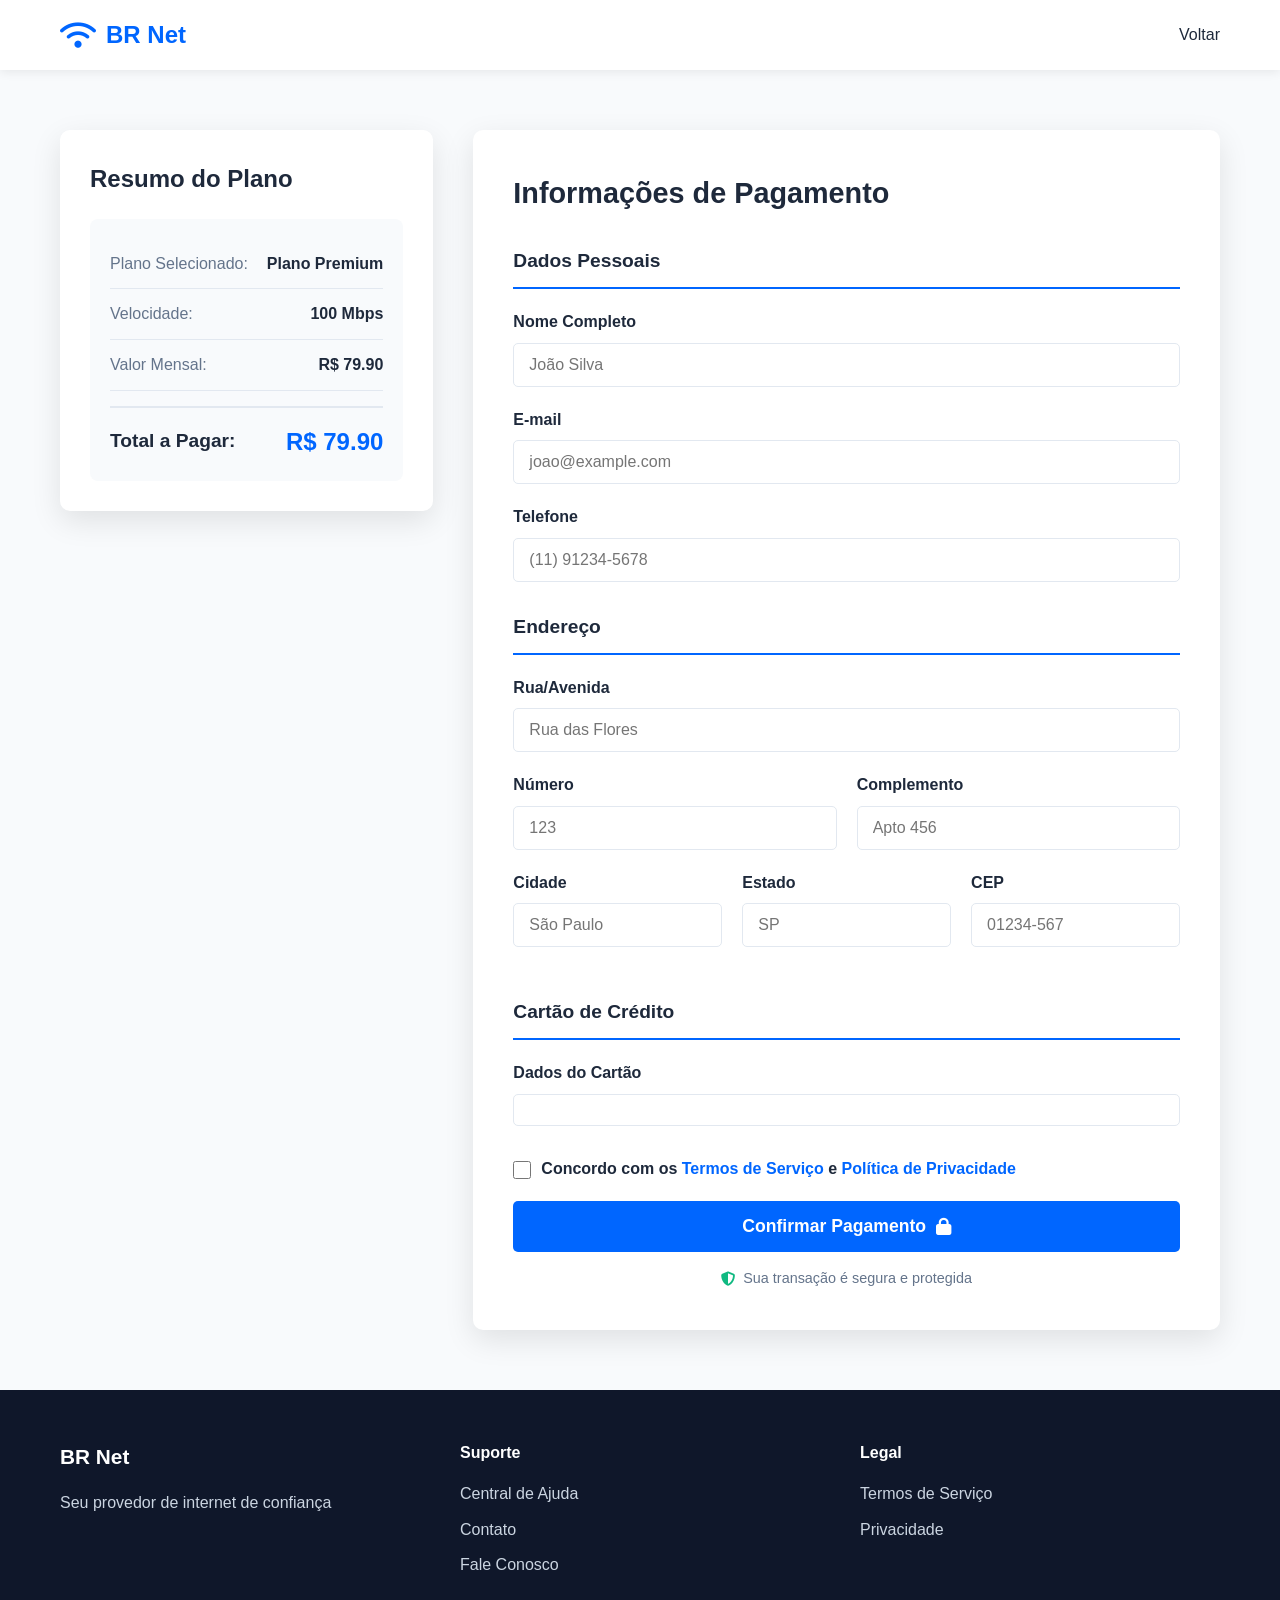
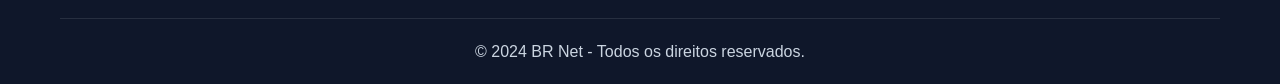
==== checkout.html @ d0380673 "Initial commit: Complete BR Net website with index, checkout and styling" ====
<!DOCTYPE html>
<html lang="pt-BR">
<head>
    <meta charset="UTF-8">
    <meta name="viewport" content="width=device-width, initial-scale=1.0">
    <title>Checkout - BR Net</title>
    <link rel="stylesheet" type="text/css" href="style.css">
    <link rel="stylesheet" href="https://cdnjs.cloudflare.com/ajax/libs/font-awesome/6.4.0/css/all.min.css">
    <script src="https://js.stripe.com/v3/"></script>
</head>
<body>
    <!-- Header -->
    <header class="header">
        <nav class="navbar">
            <div class="nav-container">
                <a href="index.html" class="logo">
                    <i class="fas fa-wifi"></i>
                    <span>BR Net</span>
                </a>
                <ul class="nav-menu">
                    <li><a href="index.html" class="nav-link">Voltar</a></li>
                </ul>
            </div>
        </nav>
    </header>

    <!-- Checkout Section -->
    <section class="checkout-section">
        <div class="container">
            <div class="checkout-wrapper">
                <!-- Plan Summary -->
                <div class="plan-summary">
                    <h2>Resumo do Plano</h2>
                    <div class="summary-card">
                        <div class="summary-item">
                            <span class="label">Plano Selecionado:</span>
                            <span class="value" id="plan-name">Plano Premium</span>
                        </div>
                        <div class="summary-item">
                            <span class="label">Velocidade:</span>
                            <span class="value" id="plan-speed">100 Mbps</span>
                        </div>
                        <div class="summary-item">
                            <span class="label">Valor Mensal:</span>
                            <span class="value" id="plan-price">R$ 79,90</span>
                        </div>
                        <div class="summary-divider"></div>
                        <div class="summary-total">
                            <span class="label">Total a Pagar:</span>
                            <span class="total-value" id="total-price">R$ 79,90</span>
                        </div>
                    </div>
                </div>

                <!-- Payment Form -->
                <div class="payment-form-container">
                    <h2>Informações de Pagamento</h2>
                    <form id="payment-form">
                        <!-- Personal Info -->
                        <div class="form-section">
                            <h3>Dados Pessoais</h3>
                            <div class="form-group">
                                <label for="name">Nome Completo</label>
                                <input type="text" id="name" name="name" required placeholder="João Silva">
                            </div>
                            <div class="form-group">
                                <label for="email">E-mail</label>
                                <input type="email" id="email" name="email" required placeholder="joao@example.com">
                            </div>
                            <div class="form-group">
                                <label for="phone">Telefone</label>
                                <input type="tel" id="phone" name="phone" required placeholder="(11) 91234-5678">
                            </div>
                        </div>

                        <!-- Address Info -->
                        <div class="form-section">
                            <h3>Endereço</h3>
                            <div class="form-group">
                                <label for="address">Rua/Avenida</label>
                                <input type="text" id="address" name="address" required placeholder="Rua das Flores">
                            </div>
                            <div class="form-row">
                                <div class="form-group">
                                    <label for="number">Número</label>
                                    <input type="text" id="number" name="number" required placeholder="123">
                                </div>
                                <div class="form-group">
                                    <label for="complement">Complemento</label>
                                    <input type="text" id="complement" name="complement" placeholder="Apto 456">
                                </div>
                            </div>
                            <div class="form-row">
                                <div class="form-group">
                                    <label for="city">Cidade</label>
                                    <input type="text" id="city" name="city" required placeholder="São Paulo">
                                </div>
                                <div class="form-group">
                                    <label for="state">Estado</label>
                                    <input type="text" id="state" name="state" required placeholder="SP">
                                </div>
                                <div class="form-group">
                                    <label for="cep">CEP</label>
                                    <input type="text" id="cep" name="cep" required placeholder="01234-567">
                                </div>
                            </div>
                        </div>

                        <!-- Card Info -->
                        <div class="form-section">
                            <h3>Cartão de Crédito</h3>
                            <div class="form-group">
                                <label for="card-element">Dados do Cartão</label>
                                <div id="card-element" class="stripe-element"></div>
                                <div id="card-errors" class="error-message" role="alert"></div>
                            </div>
                        </div>

                        <!-- Terms -->
                        <div class="form-group checkbox">
                            <input type="checkbox" id="terms" name="terms" required>
                            <label for="terms">Concordo com os <a href="#">Termos de Serviço</a> e <a href="#">Política de Privacidade</a></label>
                        </div>

                        <!-- Submit Button -->
                        <button type="submit" id="submit-button" class="submit-btn">
                            <span id="button-text">Confirmar Pagamento</span>
                            <i class="fas fa-lock"></i>
                        </button>
                        <p class="security-note"><i class="fas fa-shield-alt"></i> Sua transação é segura e protegida</p>
                    </form>
                </div>
            </div>
        </div>
    </section>

    <!-- Footer -->
    <footer class="footer">
        <div class="container">
            <div class="footer-content">
                <div class="footer-section">
                    <h3>BR Net</h3>
                    <p>Seu provedor de internet de confiança</p>
                </div>
                <div class="footer-section">
                    <h4>Suporte</h4>
                    <ul>
                        <li><a href="#">Central de Ajuda</a></li>
                        <li><a href="#">Contato</a></li>
                        <li><a href="#">Fale Conosco</a></li>
                    </ul>
                </div>
                <div class="footer-section">
                    <h4>Legal</h4>
                    <ul>
                        <li><a href="#">Termos de Serviço</a></li>
                        <li><a href="#">Privacidade</a></li>
                    </ul>
                </div>
            </div>
            <div class="footer-bottom">
                <p>&copy; 2024 BR Net - Todos os direitos reservados.</p>
            </div>
        </div>
    </footer>

    <script>
        // Get plan from URL parameter
        const urlParams = new URLSearchParams(window.location.search);
        const planParam = urlParams.get('plan') || 'premium';

        const plans = {
            basic: { name: 'Plano Básico', speed: '25 Mbps', price: 49.90 },
            premium: { name: 'Plano Premium', speed: '100 Mbps', price: 79.90 },
            ultra: { name: 'Plano Ultra', speed: '250 Mbps', price: 99.90 }
        };

        const selectedPlan = plans[planParam] || plans.premium;
        
        document.getElementById('plan-name').textContent = selectedPlan.name;
        document.getElementById('plan-speed').textContent = selectedPlan.speed;
        document.getElementById('plan-price').textContent = `R$ ${selectedPlan.price.toFixed(2)}`;
        document.getElementById('total-price').textContent = `R$ ${selectedPlan.price.toFixed(2)}`;

        // Initialize Stripe
        const stripe = Stripe('pk_test_51234567890abcdefghijklmnopqrstuvwxyz'); // Replace with your key
        const elements = stripe.elements();
        const cardElement = elements.create('card', {
            style: {
                base: {
                    fontSize: '16px',
                    color: '#424770',
                    '::placeholder': {
                        color: '#9CA3AF',
                    },
                },
                invalid: {
                    color: '#EF4444',
                },
            }
        });
        cardElement.mount('#card-element');

        // Handle card errors
        cardElement.on('change', function(event) {
            const displayError = document.getElementById('card-errors');
            if (event.error) {
                displayError.textContent = event.error.message;
            } else {
                displayError.textContent = '';
            }
        });

        // Handle form submission
        const form = document.getElementById('payment-form');
        form.addEventListener('submit', async function(event) {
            event.preventDefault();
            
            const submitButton = document.getElementById('submit-button');
            const buttonText = document.getElementById('button-text');
            
            submitButton.disabled = true;
            buttonText.textContent = 'Processando...';

            // Create token
            const {token} = await stripe.createToken(cardElement, {
                name: document.getElementById('name').value,
                address_line1: document.getElementById('address').value,
                address_city: document.getElementById('city').value,
                address_state: document.getElementById('state').value,
                address_zip: document.getElementById('cep').value,
            });

            if (token) {
                // Here you would send the token to your backend for processing
                console.log('Token created:', token.id);
                alert('Pagamento simulado com sucesso! Obrigado por escolher BR Net.');
                // In production, send token to your server for processing
                form.reset();
                submitButton.disabled = false;
                buttonText.textContent = 'Confirmar Pagamento';
            } else {
                document.getElementById('card-errors').textContent = 'Erro ao processar o pagamento';
                submitButton.disabled = false;
                buttonText.textContent = 'Confirmar Pagamento';
            }
        });
    </script>
</body>
</html>
---- style.css ----
/* ==================== VARIABLES ==================== */
:root {
    --primary-color: #0066ff;
    --primary-dark: #0052cc;
    --secondary-color: #ff6b35;
    --success-color: #10b981;
    --danger-color: #ef4444;
    --warning-color: #f59e0b;
    --dark-bg: #0f172a;
    --light-bg: #f8fafc;
    --text-dark: #1e293b;
    --text-light: #64748b;
    --border-color: #e2e8f0;
    --shadow: 0 10px 30px rgba(0, 0, 0, 0.1);
    --shadow-lg: 0 20px 40px rgba(0, 0, 0, 0.15);
}

/* ==================== RESET & BASE ==================== */
* {
    margin: 0;
    padding: 0;
    box-sizing: border-box;
}

html {
    scroll-behavior: smooth;
}

body {
    font-family: 'Segoe UI', Tahoma, Geneva, Verdana, sans-serif;
    color: var(--text-dark);
    line-height: 1.6;
    overflow-x: hidden;
}

.container {
    max-width: 1200px;
    margin: 0 auto;
    padding: 0 20px;
}

/* ==================== HEADER & NAVIGATION ==================== */
.header {
    background: white;
    box-shadow: 0 2px 10px rgba(0, 0, 0, 0.08);
    position: sticky;
    top: 0;
    z-index: 1000;
}

.navbar {
    padding: 1rem 0;
}

.nav-container {
    max-width: 1200px;
    margin: 0 auto;
    padding: 0 20px;
    display: flex;
    justify-content: space-between;
    align-items: center;
}

.logo {
    display: flex;
    align-items: center;
    gap: 10px;
    font-size: 1.5rem;
    font-weight: bold;
    color: var(--primary-color);
    text-decoration: none;
    transition: transform 0.3s ease;
}

.logo:hover {
    transform: scale(1.05);
}

.logo i {
    font-size: 1.8rem;
}

.nav-menu {
    display: flex;
    list-style: none;
    gap: 2rem;
    align-items: center;
}

.nav-link {
    text-decoration: none;
    color: var(--text-dark);
    font-weight: 500;
    transition: color 0.3s ease;
    position: relative;
}

.nav-link:hover {
    color: var(--primary-color);
}

.nav-link.cta {
    background: var(--primary-color);
    color: white;
    padding: 0.5rem 1.5rem;
    border-radius: 5px;
    transition: background 0.3s ease;
}

.nav-link.cta:hover {
    background: var(--primary-dark);
    color: white;
}

/* ==================== HERO SECTION ==================== */
.hero {
    background: linear-gradient(135deg, #667eea 0%, #764ba2 100%);
    color: white;
    padding: 80px 20px;
    display: flex;
    align-items: center;
    justify-content: center;
    gap: 60px;
    min-height: 600px;
}

.hero-content {
    flex: 1;
    animation: slideInLeft 0.8s ease;
}

.hero h1 {
    font-size: 3.5rem;
    margin-bottom: 1rem;
    line-height: 1.2;
}

.hero p {
    font-size: 1.2rem;
    margin-bottom: 2rem;
    opacity: 0.95;
}

.cta-button {
    display: inline-block;
    background: var(--secondary-color);
    color: white;
    padding: 15px 40px;
    border-radius: 50px;
    text-decoration: none;
    font-weight: bold;
    transition: transform 0.3s ease, box-shadow 0.3s ease;
    box-shadow: 0 5px 20px rgba(255, 107, 53, 0.3);
}

.cta-button:hover {
    transform: translateY(-3px);
    box-shadow: 0 8px 25px rgba(255, 107, 53, 0.4);
}

.hero-image {
    flex: 1;
    display: flex;
    justify-content: center;
    align-items: center;
    font-size: 15rem;
    opacity: 0.2;
    animation: float 3s ease-in-out infinite;
}

@keyframes slideInLeft {
    from {
        opacity: 0;
        transform: translateX(-50px);
    }
    to {
        opacity: 1;
        transform: translateX(0);
    }
}

@keyframes float {
    0%, 100% { transform: translateY(0px); }
    50% { transform: translateY(20px); }
}

/* ==================== PLANOS SECTION ==================== */
.planos {
    padding: 80px 20px;
    background: var(--light-bg);
}

.planos h2,
.sobre h2,
.contato h2 {
    font-size: 2.5rem;
    text-align: center;
    margin-bottom: 0.5rem;
    color: var(--text-dark);
}

.section-subtitle {
    text-align: center;
    color: var(--text-light);
    font-size: 1.1rem;
    margin-bottom: 3rem;
}

.planos-grid {
    display: grid;
    grid-template-columns: repeat(auto-fit, minmax(300px, 1fr));
    gap: 30px;
    margin-bottom: 40px;
}

.plano-card {
    background: white;
    border-radius: 10px;
    padding: 30px;
    box-shadow: var(--shadow);
    transition: transform 0.3s ease, box-shadow 0.3s ease;
    position: relative;
    display: flex;
    flex-direction: column;
    height: 100%;
}

.plano-card:hover {
    transform: translateY(-10px);
    box-shadow: var(--shadow-lg);
}

.plano-card.destaque {
    border: 2px solid var(--primary-color);
    transform: scale(1.05);
}

.badge {
    position: absolute;
    top: -15px;
    left: 20px;
    background: var(--secondary-color);
    color: white;
    padding: 5px 15px;
    border-radius: 20px;
    font-size: 0.85rem;
    font-weight: bold;
}

.plano-header {
    display: flex;
    align-items: center;
    gap: 15px;
    margin-bottom: 20px;
}

.plano-header i {
    font-size: 2rem;
    color: var(--primary-color);
}

.plano-header h3 {
    font-size: 1.5rem;
    color: var(--text-dark);
}

.plano-body {
    flex: 1;
    margin-bottom: 20px;
}

.velocidade {
    font-size: 1.8rem;
    font-weight: bold;
    color: var(--primary-color);
    margin-bottom: 10px;
}

.preco {
    font-size: 2.2rem;
    font-weight: bold;
    color: var(--text-dark);
    margin-bottom: 20px;
}

.preco span {
    font-size: 1rem;
    color: var(--text-light);
    font-weight: normal;
}

.features {
    list-style: none;
    margin-bottom: 20px;
}

.features li {
    padding: 10px 0;
    color: var(--text-light);
    display: flex;
    align-items: center;
    gap: 10px;
    border-bottom: 1px solid var(--border-color);
}

.features li:last-child {
    border-bottom: none;
}

.features i {
    color: var(--success-color);
    font-weight: bold;
}

.plano-button {
    display: block;
    background: var(--primary-color);
    color: white;
    text-align: center;
    padding: 12px 30px;
    border: none;
    border-radius: 5px;
    text-decoration: none;
    font-weight: bold;
    cursor: pointer;
    transition: background 0.3s ease;
    width: 100%;
}

.plano-button:hover {
    background: var(--primary-dark);
}

/* ==================== SOBRE SECTION ==================== */
.sobre {
    padding: 80px 20px;
    background: white;
}

.sobre-content {
    display: grid;
    grid-template-columns: 1fr 1fr;
    gap: 60px;
    align-items: center;
}

.sobre-text h2 {
    text-align: left;
    margin-bottom: 1.5rem;
}

.sobre-text p {
    color: var(--text-light);
    margin-bottom: 1.5rem;
    line-height: 1.8;
}

.about-stats {
    display: grid;
    grid-template-columns: repeat(3, 1fr);
    gap: 20px;
    margin-top: 2rem;
}

.stat {
    text-align: center;
    padding: 20px;
    background: var(--light-bg);
    border-radius: 10px;
}

.stat-number {
    font-size: 2rem;
    font-weight: bold;
    color: var(--primary-color);
    display: block;
}

.stat-label {
    color: var(--text-light);
    margin-top: 5px;
    display: block;
}

.sobre-image {
    display: flex;
    justify-content: center;
    align-items: center;
    font-size: 12rem;
    color: var(--light-bg);
    background: linear-gradient(135deg, #667eea 0%, #764ba2 100%);
    border-radius: 20px;
    padding: 40px;
}

/* ==================== CONTATO SECTION ==================== */
.contato {
    padding: 80px 20px;
    background: var(--light-bg);
}

.contato-grid {
    display: grid;
    grid-template-columns: repeat(auto-fit, minmax(250px, 1fr));
    gap: 30px;
    margin-top: 3rem;
}

.contato-card {
    background: white;
    padding: 30px;
    border-radius: 10px;
    text-align: center;
    box-shadow: var(--shadow);
    transition: transform 0.3s ease;
}

.contato-card:hover {
    transform: translateY(-5px);
}

.contato-card i {
    font-size: 2.5rem;
    color: var(--primary-color);
    margin-bottom: 15px;
}

.contato-card h3 {
    margin-bottom: 10px;
    color: var(--text-dark);
}

.contato-card p {
    color: var(--text-light);
}

.contato-card a {
    color: var(--primary-color);
    text-decoration: none;
    font-weight: bold;
    transition: color 0.3s ease;
}

.contato-card a:hover {
    color: var(--primary-dark);
}

/* ==================== WHATSAPP FLOAT BUTTON ==================== */
.whatsapp-float {
    position: fixed;
    bottom: 30px;
    right: 30px;
    z-index: 999;
}

.whatsapp-float a {
    display: flex;
    align-items: center;
    justify-content: center;
    width: 60px;
    height: 60px;
    background: #25d366;
    color: white;
    border-radius: 50%;
    text-decoration: none;
    font-size: 1.8rem;
    box-shadow: 0 5px 20px rgba(37, 211, 102, 0.3);
    transition: transform 0.3s ease, box-shadow 0.3s ease;
}

.whatsapp-float a:hover {
    transform: scale(1.1);
    box-shadow: 0 8px 25px rgba(37, 211, 102, 0.4);
}

/* ==================== FOOTER ==================== */
.footer {
    background: var(--dark-bg);
    color: white;
    padding: 50px 20px 20px;
}

.footer-content {
    display: grid;
    grid-template-columns: repeat(auto-fit, minmax(250px, 1fr));
    gap: 40px;
    margin-bottom: 30px;
}

.footer-section h3 {
    font-size: 1.3rem;
    margin-bottom: 15px;
}

.footer-section h4 {
    font-size: 1rem;
    margin-bottom: 15px;
}

.footer-section p {
    color: #cbd5e1;
    line-height: 1.8;
}

.footer-section ul {
    list-style: none;
}

.footer-section ul li {
    margin-bottom: 10px;
}

.footer-section a {
    color: #cbd5e1;
    text-decoration: none;
    transition: color 0.3s ease;
}

.footer-section a:hover {
    color: var(--primary-color);
}

.social-links {
    display: flex;
    gap: 15px;
}

.social-links a {
    display: flex;
    align-items: center;
    justify-content: center;
    width: 40px;
    height: 40px;
    background: rgba(255, 255, 255, 0.1);
    border-radius: 50%;
    transition: background 0.3s ease;
}

.social-links a:hover {
    background: var(--primary-color);
}

.footer-bottom {
    text-align: center;
    padding-top: 20px;
    border-top: 1px solid rgba(255, 255, 255, 0.1);
    color: #cbd5e1;
}

/* ==================== CHECKOUT PAGE ==================== */
.checkout-section {
    padding: 60px 20px;
    background: var(--light-bg);
    min-height: 100vh;
}

.checkout-wrapper {
    display: grid;
    grid-template-columns: 1fr 2fr;
    gap: 40px;
}

.plan-summary {
    background: white;
    padding: 30px;
    border-radius: 10px;
    box-shadow: var(--shadow);
    height: fit-content;
    position: sticky;
    top: 100px;
}

.plan-summary h2 {
    font-size: 1.5rem;
    margin-bottom: 20px;
    color: var(--text-dark);
}

.summary-card {
    background: var(--light-bg);
    padding: 20px;
    border-radius: 8px;
}

.summary-item {
    display: flex;
    justify-content: space-between;
    align-items: center;
    padding: 12px 0;
    border-bottom: 1px solid var(--border-color);
}

.summary-item:last-of-type {
    border-bottom: none;
}

.summary-item .label {
    color: var(--text-light);
    font-weight: 500;
}

.summary-item .value {
    font-weight: bold;
    color: var(--text-dark);
}

.summary-divider {
    height: 2px;
    background: var(--border-color);
    margin: 15px 0;
}

.summary-total {
    display: flex;
    justify-content: space-between;
    align-items: center;
    font-size: 1.2rem;
    margin-top: 15px;
}

.summary-total .label {
    color: var(--text-dark);
    font-weight: bold;
}

.total-value {
    font-size: 1.5rem;
    color: var(--primary-color);
    font-weight: bold;
}

/* ==================== PAYMENT FORM ==================== */
.payment-form-container {
    background: white;
    padding: 40px;
    border-radius: 10px;
    box-shadow: var(--shadow);
}

.payment-form-container h2 {
    font-size: 1.8rem;
    margin-bottom: 30px;
    color: var(--text-dark);
}

.form-section {
    margin-bottom: 30px;
}

.form-section h3 {
    font-size: 1.2rem;
    margin-bottom: 20px;
    color: var(--text-dark);
    padding-bottom: 10px;
    border-bottom: 2px solid var(--primary-color);
}

.form-group {
    margin-bottom: 20px;
}

.form-group label {
    display: block;
    margin-bottom: 8px;
    font-weight: 600;
    color: var(--text-dark);
}

.form-group input[type="text"],
.form-group input[type="email"],
.form-group input[type="tel"],
.form-group input[type="number"] {
    width: 100%;
    padding: 12px 15px;
    border: 1px solid var(--border-color);
    border-radius: 5px;
    font-size: 1rem;
    transition: border-color 0.3s ease;
}

.form-group input[type="text"]:focus,
.form-group input[type="email"]:focus,
.form-group input[type="tel"]:focus,
.form-group input[type="number"]:focus {
    outline: none;
    border-color: var(--primary-color);
    box-shadow: 0 0 0 3px rgba(0, 102, 255, 0.1);
}

.form-row {
    display: grid;
    grid-template-columns: repeat(auto-fit, minmax(150px, 1fr));
    gap: 20px;
}

.stripe-element {
    border: 1px solid var(--border-color);
    border-radius: 5px;
    padding: 15px;
    background: white;
    transition: border-color 0.3s ease;
}

.error-message {
    color: var(--danger-color);
    font-size: 0.9rem;
    margin-top: 8px;
    display: none;
}

.error-message:not(:empty) {
    display: block;
}

.form-group.checkbox {
    display: flex;
    align-items: flex-start;
    gap: 10px;
}

.form-group.checkbox input[type="checkbox"] {
    margin-top: 5px;
    cursor: pointer;
    width: 18px;
    height: 18px;
}

.form-group.checkbox label {
    margin-bottom: 0;
    cursor: pointer;
    flex: 1;
}

.form-group.checkbox a {
    color: var(--primary-color);
    text-decoration: none;
}

.form-group.checkbox a:hover {
    text-decoration: underline;
}

.submit-btn {
    width: 100%;
    padding: 15px;
    background: var(--primary-color);
    color: white;
    border: none;
    border-radius: 5px;
    font-size: 1.1rem;
    font-weight: bold;
    cursor: pointer;
    transition: background 0.3s ease;
    display: flex;
    align-items: center;
    justify-content: center;
    gap: 10px;
}

.submit-btn:hover:not(:disabled) {
    background: var(--primary-dark);
}

.submit-btn:disabled {
    opacity: 0.7;
    cursor: not-allowed;
}

.security-note {
    text-align: center;
    color: var(--text-light);
    margin-top: 15px;
    font-size: 0.9rem;
    display: flex;
    align-items: center;
    justify-content: center;
    gap: 8px;
}

.security-note i {
    color: var(--success-color);
}

/* ==================== RESPONSIVE ==================== */
@media (max-width: 768px) {
    .hero {
        flex-direction: column;
        padding: 60px 20px;
        min-height: auto;
    }

    .hero h1 {
        font-size: 2rem;
    }

    .hero p {
        font-size: 1rem;
    }

    .hero-image {
        font-size: 8rem;
    }

    .nav-menu {
        gap: 1rem;
    }

    .plano-card.destaque {
        transform: scale(1);
    }

    .sobre-content {
        grid-template-columns: 1fr;
        gap: 40px;
    }

    .about-stats {
        grid-template-columns: 1fr;
    }

    .checkout-wrapper {
        grid-template-columns: 1fr;
    }

    .plan-summary {
        position: relative;
        top: auto;
    }

    .form-row {
        grid-template-columns: 1fr;
    }

    .planos h2,
    .sobre h2,
    .contato h2 {
        font-size: 2rem;
    }

    .whatsapp-float {
        bottom: 20px;
        right: 20px;
    }

    .whatsapp-float a {
        width: 50px;
        height: 50px;
        font-size: 1.5rem;
    }
}

@media (max-width: 480px) {
    .hero h1 {
        font-size: 1.5rem;
    }

    .hero p {
        font-size: 0.9rem;
    }

    .nav-menu {
        flex-direction: column;
        gap: 0.5rem;
    }

    .planos-grid {
        grid-template-columns: 1fr;
    }

    .payment-form-container {
        padding: 20px;
    }

    .planos h2,
    .sobre h2,
    .contato h2 {
        font-size: 1.5rem;
    }
}
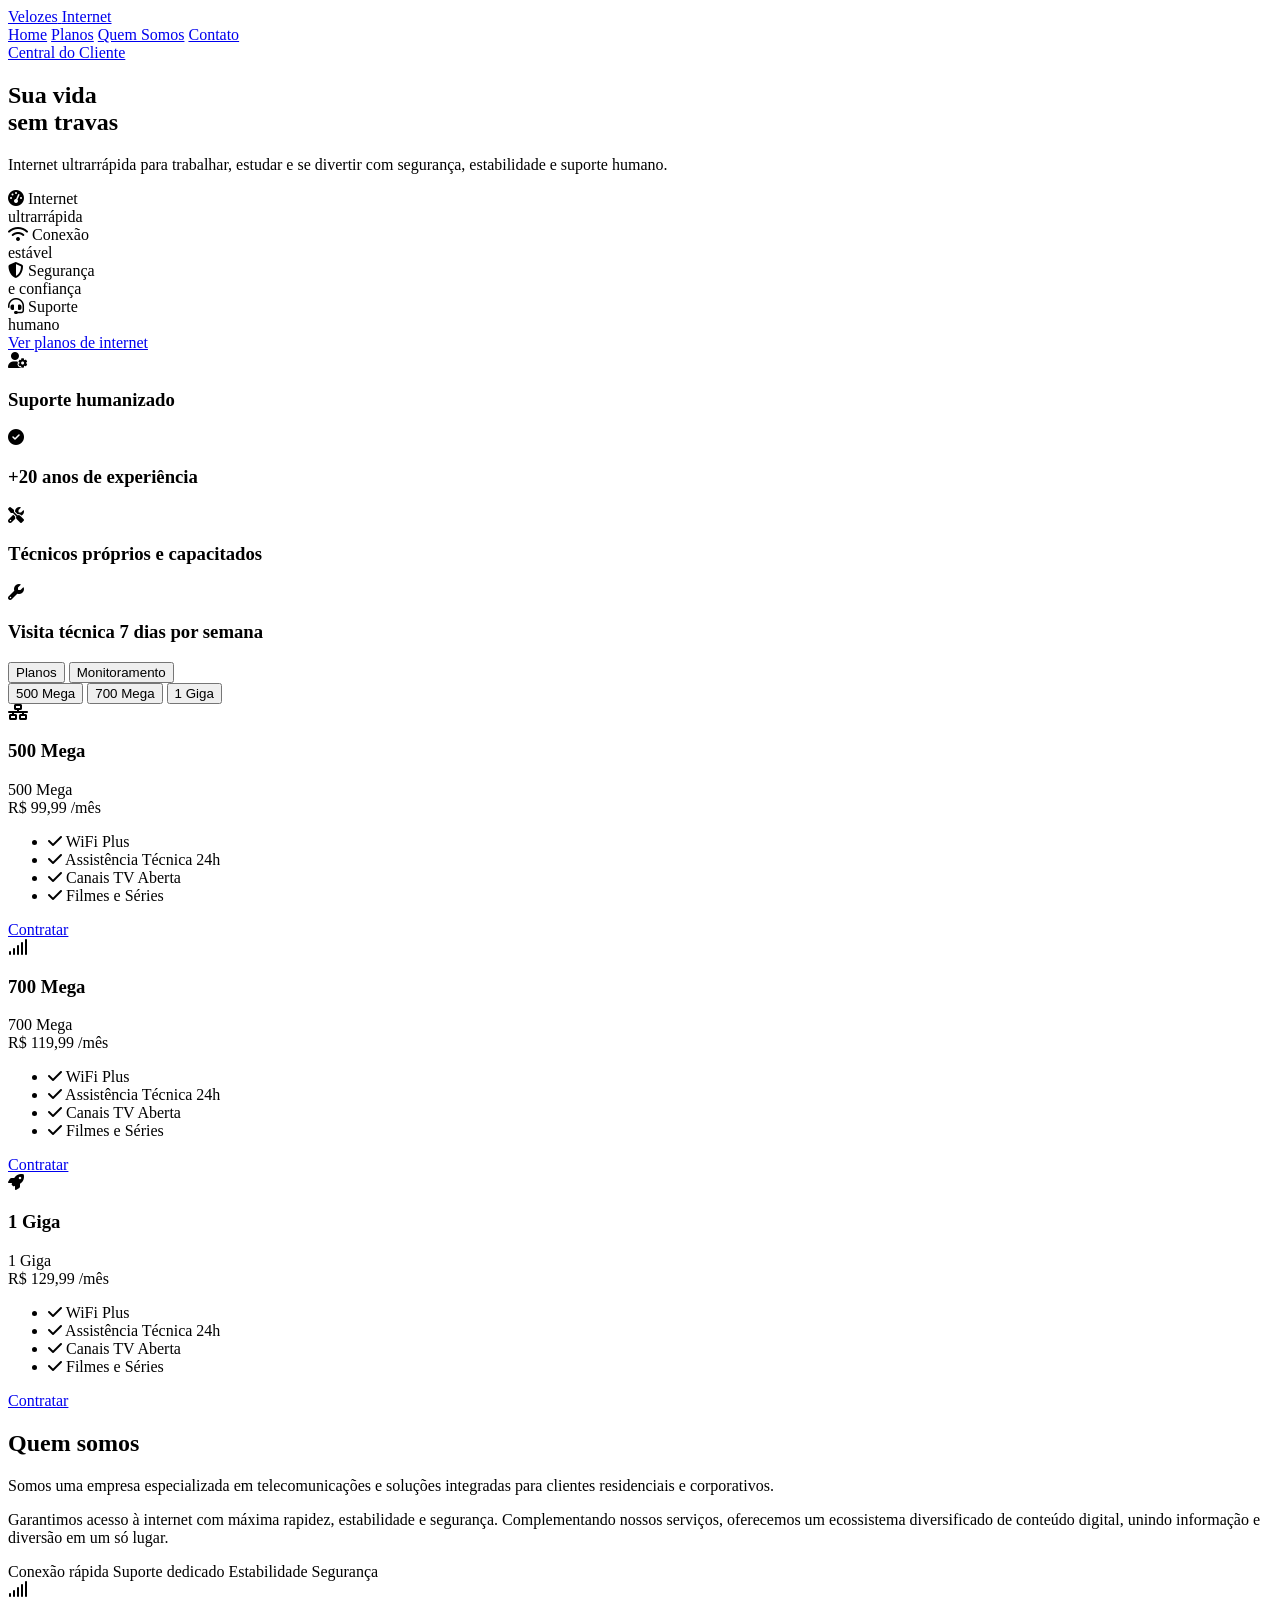
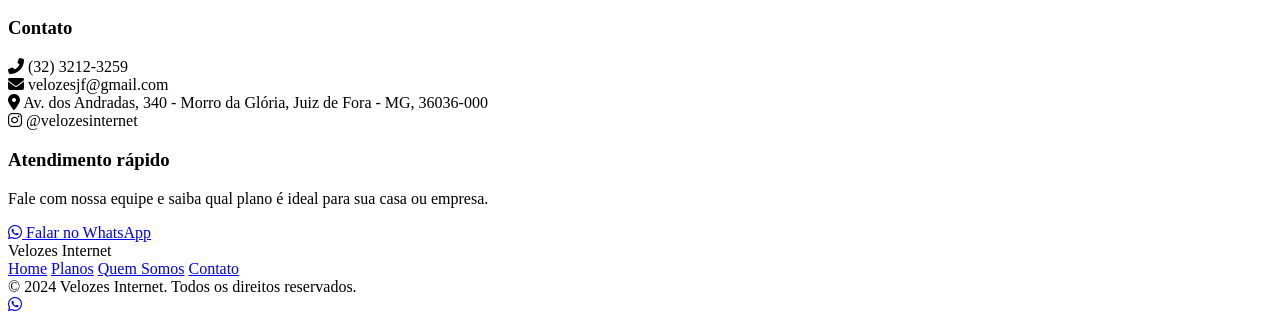
==== commit 66f92ed4: "Update website to premium orange-and-white Velozes Internet design and pricing" ====
--- a/checkout.html
+++ b/checkout.html
@@ -1,250 +1,299 @@
 <!DOCTYPE html>
 <html lang="pt-BR">
 <head>
-    <meta charset="UTF-8">
-    <meta name="viewport" content="width=device-width, initial-scale=1.0">
-    <title>Checkout - BR Net</title>
-    <link rel="stylesheet" type="text/css" href="style.css">
-    <link rel="stylesheet" href="https://cdnjs.cloudflare.com/ajax/libs/font-awesome/6.4.0/css/all.min.css">
-    <script src="https://js.stripe.com/v3/"></script>
+  <meta charset="UTF-8" />
+  <meta name="viewport" content="width=device-width, initial-scale=1.0" />
+  <title>Velozes Internet | Internet Rápida e Estável</title>
+  <meta name="description" content="Velozes Internet oferece internet de alta velocidade, estabilidade e suporte especializado para residências e empresas em Juiz de Fora e região." />
+  <link rel="preconnect" href="https://fonts.googleapis.com">
+  <link rel="preconnect" href="https://fonts.gstatic.com" crossorigin>
+  <link href="https://fonts.googleapis.com/css2?family=Montserrat:wght@400;500;600;700;800;900&display=swap" rel="stylesheet">
+  <link rel="stylesheet" href="https://cdnjs.cloudflare.com/ajax/libs/font-awesome/6.4.0/css/all.min.css" />
+  <link rel="stylesheet" href="style.css" />
 </head>
 <body>
-    <!-- Header -->
-    <header class="header">
-        <nav class="navbar">
-            <div class="nav-container">
-                <a href="index.html" class="logo">
-                    <i class="fas fa-wifi"></i>
-                    <span>BR Net</span>
-                </a>
-                <ul class="nav-menu">
-                    <li><a href="index.html" class="nav-link">Voltar</a></li>
-                </ul>
-            </div>
+  <div class="page-shell">
+    <header class="topbar">
+      <div class="container nav-wrap">
+        <a href="#inicio" class="brand" aria-label="Velozes Internet">
+          <div class="brand-mark">
+            <span class="brand-dot"></span>
+          </div>
+          <div class="brand-text">
+            <span class="brand-main">Velozes</span>
+            <span class="brand-sub">Internet</span>
+          </div>
+        </a>
+
+        <nav class="main-nav" aria-label="Menu principal">
+          <a href="#inicio">Home</a>
+          <a href="#planos">Planos</a>
+          <a href="#quem-somos">Quem Somos</a>
+          <a href="#contato">Contato</a>
         </nav>
+
+        <a href="checkout.html?plan=500" class="nav-cta">Central do Cliente</a>
+      </div>
     </header>
 
-    <!-- Checkout Section -->
-    <section class="checkout-section">
+    <main>
+      <section class="hero" id="inicio">
+        <div class="container hero-layout">
+          <div class="hero-copy">
+            <h1>
+              Sua <span>vida</span><br />
+              sem <span class="highlight">trav</span>as
+            </h1>
+
+            <p>
+              Internet ultrarrápida para trabalhar, estudar e se divertir com segurança,
+              estabilidade e suporte humano.
+            </p>
+
+            <div class="hero-benefits">
+              <div class="benefit-badge">
+                <i class="fas fa-tachometer-alt"></i>
+                <span>Internet<br />ultrarrápida</span>
+              </div>
+              <div class="benefit-badge">
+                <i class="fas fa-wifi"></i>
+                <span>Conexão<br />estável</span>
+              </div>
+              <div class="benefit-badge">
+                <i class="fas fa-shield-alt"></i>
+                <span>Segurança<br />e confiança</span>
+              </div>
+              <div class="benefit-badge">
+                <i class="fas fa-headset"></i>
+                <span>Suporte<br />humano</span>
+              </div>
+            </div>
+
+            <div class="hero-actions">
+              <a href="#planos" class="primary-btn">Ver planos de internet</a>
+            </div>
+          </div>
+
+          <div class="hero-visual" aria-hidden="true">
+            <div class="screen-card">
+              <div class="screen-top">
+                <span></span>
+                <span></span>
+                <span></span>
+              </div>
+              <div class="screen-body">
+                <div class="chart-bars">
+                  <span style="height: 34%"></span>
+                  <span style="height: 52%"></span>
+                  <span style="height: 46%"></span>
+                  <span style="height: 72%"></span>
+                  <span style="height: 58%"></span>
+                  <span style="height: 84%"></span>
+                </div>
+              </div>
+            </div>
+            <div class="man-silhouette"></div>
+          </div>
+        </div>
+      </section>
+
+      <section class="feature-strip">
+        <div class="container feature-grid">
+          <article class="feature-card">
+            <div class="icon-wrap"><i class="fas fa-user-cog"></i></div>
+            <h3>Suporte humanizado</h3>
+          </article>
+          <article class="feature-card">
+            <div class="icon-wrap"><i class="fas fa-check-circle"></i></div>
+            <h3>+20 anos de experiência</h3>
+          </article>
+          <article class="feature-card">
+            <div class="icon-wrap"><i class="fas fa-tools"></i></div>
+            <h3>Técnicos próprios e capacitados</h3>
+          </article>
+          <article class="feature-card">
+            <div class="icon-wrap"><i class="fas fa-wrench"></i></div>
+            <h3>Visita técnica 7 dias por semana</h3>
+          </article>
+        </div>
+      </section>
+
+      <section class="pricing-section" id="planos">
         <div class="container">
-            <div class="checkout-wrapper">
-                <!-- Plan Summary -->
-                <div class="plan-summary">
-                    <h2>Resumo do Plano</h2>
-                    <div class="summary-card">
-                        <div class="summary-item">
-                            <span class="label">Plano Selecionado:</span>
-                            <span class="value" id="plan-name">Plano Premium</span>
-                        </div>
-                        <div class="summary-item">
-                            <span class="label">Velocidade:</span>
-                            <span class="value" id="plan-speed">100 Mbps</span>
-                        </div>
-                        <div class="summary-item">
-                            <span class="label">Valor Mensal:</span>
-                            <span class="value" id="plan-price">R$ 79,90</span>
-                        </div>
-                        <div class="summary-divider"></div>
-                        <div class="summary-total">
-                            <span class="label">Total a Pagar:</span>
-                            <span class="total-value" id="total-price">R$ 79,90</span>
-                        </div>
-                    </div>
-                </div>
-
-                <!-- Payment Form -->
-                <div class="payment-form-container">
-                    <h2>Informações de Pagamento</h2>
-                    <form id="payment-form">
-                        <!-- Personal Info -->
-                        <div class="form-section">
-                            <h3>Dados Pessoais</h3>
-                            <div class="form-group">
-                                <label for="name">Nome Completo</label>
-                                <input type="text" id="name" name="name" required placeholder="João Silva">
-                            </div>
-                            <div class="form-group">
-                                <label for="email">E-mail</label>
-                                <input type="email" id="email" name="email" required placeholder="joao@example.com">
-                            </div>
-                            <div class="form-group">
-                                <label for="phone">Telefone</label>
-                                <input type="tel" id="phone" name="phone" required placeholder="(11) 91234-5678">
-                            </div>
-                        </div>
-
-                        <!-- Address Info -->
-                        <div class="form-section">
-                            <h3>Endereço</h3>
-                            <div class="form-group">
-                                <label for="address">Rua/Avenida</label>
-                                <input type="text" id="address" name="address" required placeholder="Rua das Flores">
-                            </div>
-                            <div class="form-row">
-                                <div class="form-group">
-                                    <label for="number">Número</label>
-                                    <input type="text" id="number" name="number" required placeholder="123">
-                                </div>
-                                <div class="form-group">
-                                    <label for="complement">Complemento</label>
-                                    <input type="text" id="complement" name="complement" placeholder="Apto 456">
-                                </div>
-                            </div>
-                            <div class="form-row">
-                                <div class="form-group">
-                                    <label for="city">Cidade</label>
-                                    <input type="text" id="city" name="city" required placeholder="São Paulo">
-                                </div>
-                                <div class="form-group">
-                                    <label for="state">Estado</label>
-                                    <input type="text" id="state" name="state" required placeholder="SP">
-                                </div>
-                                <div class="form-group">
-                                    <label for="cep">CEP</label>
-                                    <input type="text" id="cep" name="cep" required placeholder="01234-567">
-                                </div>
-                            </div>
-                        </div>
-
-                        <!-- Card Info -->
-                        <div class="form-section">
-                            <h3>Cartão de Crédito</h3>
-                            <div class="form-group">
-                                <label for="card-element">Dados do Cartão</label>
-                                <div id="card-element" class="stripe-element"></div>
-                                <div id="card-errors" class="error-message" role="alert"></div>
-                            </div>
-                        </div>
-
-                        <!-- Terms -->
-                        <div class="form-group checkbox">
-                            <input type="checkbox" id="terms" name="terms" required>
-                            <label for="terms">Concordo com os <a href="#">Termos de Serviço</a> e <a href="#">Política de Privacidade</a></label>
-                        </div>
-
-                        <!-- Submit Button -->
-                        <button type="submit" id="submit-button" class="submit-btn">
-                            <span id="button-text">Confirmar Pagamento</span>
-                            <i class="fas fa-lock"></i>
-                        </button>
-                        <p class="security-note"><i class="fas fa-shield-alt"></i> Sua transação é segura e protegida</p>
-                    </form>
-                </div>
-            </div>
-        </div>
-    </section>
-
-    <!-- Footer -->
-    <footer class="footer">
-        <div class="container">
-            <div class="footer-content">
-                <div class="footer-section">
-                    <h3>BR Net</h3>
-                    <p>Seu provedor de internet de confiança</p>
-                </div>
-                <div class="footer-section">
-                    <h4>Suporte</h4>
-                    <ul>
-                        <li><a href="#">Central de Ajuda</a></li>
-                        <li><a href="#">Contato</a></li>
-                        <li><a href="#">Fale Conosco</a></li>
-                    </ul>
-                </div>
-                <div class="footer-section">
-                    <h4>Legal</h4>
-                    <ul>
-                        <li><a href="#">Termos de Serviço</a></li>
-                        <li><a href="#">Privacidade</a></li>
-                    </ul>
-                </div>
-            </div>
-            <div class="footer-bottom">
-                <p>&copy; 2024 BR Net - Todos os direitos reservados.</p>
-            </div>
-        </div>
+          <div class="section-switcher">
+            <button class="tab active" type="button">Planos</button>
+            <button class="tab" type="button">Monitoramento</button>
+          </div>
+
+          <div class="plan-option-list">
+            <button class="plan-option active" type="button">500 Mega</button>
+            <button class="plan-option" type="button">700 Mega</button>
+            <button class="plan-option" type="button">1 Giga</button>
+          </div>
+
+          <div class="plan-row">
+            <article class="price-card active-card" data-plan="500">
+              <div class="card-top">
+                <i class="fas fa-network-wired"></i>
+                <h3>500 Mega</h3>
+              </div>
+              <div class="card-body">
+                <div class="speed-label">500 Mega</div>
+                <div class="price-line">
+                  <span class="currency">R$</span>
+                  <span class="value">99,99</span>
+                  <span class="period">/mês</span>
+                </div>
+              </div>
+              <ul class="plan-features">
+                <li><i class="fas fa-check"></i> WiFi Plus</li>
+                <li><i class="fas fa-check"></i> Assistência Técnica 24h</li>
+                <li><i class="fas fa-check"></i> Canais TV Aberta</li>
+                <li><i class="fas fa-check"></i> Filmes e Séries</li>
+              </ul>
+              <a href="checkout.html?plan=500" class="card-btn">Contratar</a>
+            </article>
+
+            <article class="price-card" data-plan="700">
+              <div class="card-top">
+                <i class="fas fa-signal"></i>
+                <h3>700 Mega</h3>
+              </div>
+              <div class="card-body">
+                <div class="speed-label">700 Mega</div>
+                <div class="price-line">
+                  <span class="currency">R$</span>
+                  <span class="value">119,99</span>
+                  <span class="period">/mês</span>
+                </div>
+              </div>
+              <ul class="plan-features">
+                <li><i class="fas fa-check"></i> WiFi Plus</li>
+                <li><i class="fas fa-check"></i> Assistência Técnica 24h</li>
+                <li><i class="fas fa-check"></i> Canais TV Aberta</li>
+                <li><i class="fas fa-check"></i> Filmes e Séries</li>
+              </ul>
+              <a href="checkout.html?plan=700" class="card-btn">Contratar</a>
+            </article>
+
+            <article class="price-card" data-plan="1000">
+              <div class="card-top">
+                <i class="fas fa-rocket"></i>
+                <h3>1 Giga</h3>
+              </div>
+              <div class="card-body">
+                <div class="speed-label">1 Giga</div>
+                <div class="price-line">
+                  <span class="currency">R$</span>
+                  <span class="value">129,99</span>
+                  <span class="period">/mês</span>
+                </div>
+              </div>
+              <ul class="plan-features">
+                <li><i class="fas fa-check"></i> WiFi Plus</li>
+                <li><i class="fas fa-check"></i> Assistência Técnica 24h</li>
+                <li><i class="fas fa-check"></i> Canais TV Aberta</li>
+                <li><i class="fas fa-check"></i> Filmes e Séries</li>
+              </ul>
+              <a href="checkout.html?plan=1000" class="card-btn">Contratar</a>
+            </article>
+          </div>
+        </div>
+      </section>
+
+      <section class="about" id="quem-somos">
+        <div class="container about-wrap">
+          <div class="about-copy">
+            <h2>Quem somos</h2>
+            <p>
+              Somos uma empresa especializada em telecomunicações e soluções integradas para
+              clientes residenciais e corporativos.
+            </p>
+            <p>
+              Garantimos acesso à internet com máxima rapidez, estabilidade e segurança.
+              Complementando nossos serviços, oferecemos um ecossistema diversificado de conteúdo
+              digital, unindo informação e diversão em um só lugar.
+            </p>
+            <div class="about-points">
+              <span>Conexão rápida</span>
+              <span>Suporte dedicado</span>
+              <span>Estabilidade</span>
+              <span>Segurança</span>
+            </div>
+          </div>
+          <div class="about-visual">
+            <div class="about-box">
+              <i class="fas fa-signal"></i>
+            </div>
+          </div>
+        </div>
+      </section>
+
+      <section class="contact-section" id="contato">
+        <div class="container contact-wrap">
+          <div class="contact-card contact-info">
+            <h3>Contato</h3>
+            <div class="contact-list">
+              <div class="contact-item">
+                <i class="fas fa-phone-alt"></i>
+                <span>(32) 3212-3259</span>
+              </div>
+              <div class="contact-item">
+                <i class="fas fa-envelope"></i>
+                <span>velozesjf@gmail.com</span>
+              </div>
+              <div class="contact-item">
+                <i class="fas fa-map-marker-alt"></i>
+                <span>Av. dos Andradas, 340 - Morro da Glória, Juiz de Fora - MG, 36036-000</span>
+              </div>
+              <div class="contact-item">
+                <i class="fab fa-instagram"></i>
+                <span>@velozesinternet</span>
+              </div>
+            </div>
+          </div>
+
+          <div class="contact-card contact-cta">
+            <h3>Atendimento rápido</h3>
+            <p>Fale com nossa equipe e saiba qual plano é ideal para sua casa ou empresa.</p>
+            <a href="https://wa.me/553232123259" target="_blank" rel="noreferrer" class="whatsapp-btn">
+              <i class="fab fa-whatsapp"></i> Falar no WhatsApp
+            </a>
+          </div>
+        </div>
+      </section>
+    </main>
+
+    <footer class="site-footer">
+      <div class="container footer-inner">
+        <div class="footer-brand">
+          <div class="brand-mark small">
+            <span class="brand-dot"></span>
+          </div>
+          <div class="brand-text">
+            <span class="brand-main">Velozes</span>
+            <span class="brand-sub">Internet</span>
+          </div>
+        </div>
+
+        <div class="footer-links">
+          <a href="#inicio">Home</a>
+          <a href="#planos">Planos</a>
+          <a href="#quem-somos">Quem Somos</a>
+          <a href="#contato">Contato</a>
+        </div>
+
+        <div class="footer-copy">
+          © 2024 Velozes Internet. Todos os direitos reservados.
+        </div>
+      </div>
     </footer>
 
-    <script>
-        // Get plan from URL parameter
-        const urlParams = new URLSearchParams(window.location.search);
-        const planParam = urlParams.get('plan') || 'premium';
-
-        const plans = {
-            basic: { name: 'Plano Básico', speed: '25 Mbps', price: 49.90 },
-            premium: { name: 'Plano Premium', speed: '100 Mbps', price: 79.90 },
-            ultra: { name: 'Plano Ultra', speed: '250 Mbps', price: 99.90 }
-        };
-
-        const selectedPlan = plans[planParam] || plans.premium;
-        
-        document.getElementById('plan-name').textContent = selectedPlan.name;
-        document.getElementById('plan-speed').textContent = selectedPlan.speed;
-        document.getElementById('plan-price').textContent = `R$ ${selectedPlan.price.toFixed(2)}`;
-        document.getElementById('total-price').textContent = `R$ ${selectedPlan.price.toFixed(2)}`;
-
-        // Initialize Stripe
-        const stripe = Stripe('pk_test_51234567890abcdefghijklmnopqrstuvwxyz'); // Replace with your key
-        const elements = stripe.elements();
-        const cardElement = elements.create('card', {
-            style: {
-                base: {
-                    fontSize: '16px',
-                    color: '#424770',
-                    '::placeholder': {
-                        color: '#9CA3AF',
-                    },
-                },
-                invalid: {
-                    color: '#EF4444',
-                },
-            }
-        });
-        cardElement.mount('#card-element');
-
-        // Handle card errors
-        cardElement.on('change', function(event) {
-            const displayError = document.getElementById('card-errors');
-            if (event.error) {
-                displayError.textContent = event.error.message;
-            } else {
-                displayError.textContent = '';
-            }
-        });
-
-        // Handle form submission
-        const form = document.getElementById('payment-form');
-        form.addEventListener('submit', async function(event) {
-            event.preventDefault();
-            
-            const submitButton = document.getElementById('submit-button');
-            const buttonText = document.getElementById('button-text');
-            
-            submitButton.disabled = true;
-            buttonText.textContent = 'Processando...';
-
-            // Create token
-            const {token} = await stripe.createToken(cardElement, {
-                name: document.getElementById('name').value,
-                address_line1: document.getElementById('address').value,
-                address_city: document.getElementById('city').value,
-                address_state: document.getElementById('state').value,
-                address_zip: document.getElementById('cep').value,
-            });
-
-            if (token) {
-                // Here you would send the token to your backend for processing
-                console.log('Token created:', token.id);
-                alert('Pagamento simulado com sucesso! Obrigado por escolher BR Net.');
-                // In production, send token to your server for processing
-                form.reset();
-                submitButton.disabled = false;
-                buttonText.textContent = 'Confirmar Pagamento';
-            } else {
-                document.getElementById('card-errors').textContent = 'Erro ao processar o pagamento';
-                submitButton.disabled = false;
-                buttonText.textContent = 'Confirmar Pagamento';
-            }
-        });
-    </script>
+    <a href="https://wa.me/553232123259" class="float-whatsapp" target="_blank" rel="noreferrer" aria-label="WhatsApp">
+      <i class="fab fa-whatsapp"></i>
+    </a>
+  </div>
+
+  <script src="script.js"></script>
 </body>
-</html>+</html>
--- a/style.css
+++ b/style.css
@@ -1,879 +1,188 @@
-/* ==================== VARIABLES ==================== */
-:root {
-    --primary-color: #0066ff;
-    --primary-dark: #0052cc;
-    --secondary-color: #ff6b35;
-    --success-color: #10b981;
-    --danger-color: #ef4444;
-    --warning-color: #f59e0b;
-    --dark-bg: #0f172a;
-    --light-bg: #f8fafc;
-    --text-dark: #1e293b;
-    --text-light: #64748b;
-    --border-color: #e2e8f0;
-    --shadow: 0 10px 30px rgba(0, 0, 0, 0.1);
-    --shadow-lg: 0 20px 40px rgba(0, 0, 0, 0.15);
-}
+<!DOCTYPE html>
+<html lang="pt-BR">
+<head>
+  <meta charset="UTF-8" />
+  <meta name="viewport" content="width=device-width, initial-scale=1.0" />
+  <title>Checkout | Velozes Internet</title>
+  <link rel="preconnect" href="https://fonts.googleapis.com">
+  <link rel="preconnect" href="https://fonts.gstatic.com" crossorigin>
+  <link href="https://fonts.googleapis.com/css2?family=Montserrat:wght@400;500;600;700;800;900&display=swap" rel="stylesheet">
+  <link rel="stylesheet" href="https://cdnjs.cloudflare.com/ajax/libs/font-awesome/6.4.0/css/all.min.css" />
+  <link rel="stylesheet" href="style.css" />
+  <script src="https://js.stripe.com/v3/"></script>
+</head>
+<body class="checkout-page">
+  <header class="topbar">
+    <div class="container nav-wrap">
+      <a href="index.html" class="brand" aria-label="Velozes Internet">
+        <div class="brand-mark">
+          <span class="brand-dot"></span>
+        </div>
+        <div class="brand-text">
+          <span class="brand-main">Velozes</span>
+          <span class="brand-sub">Internet</span>
+        </div>
+      </a>
 
-/* ==================== RESET & BASE ==================== */
-* {
-    margin: 0;
-    padding: 0;
-    box-sizing: border-box;
-}
+      <nav class="main-nav" aria-label="Menu do checkout">
+        <a href="index.html">Voltar ao início</a>
+      </nav>
+    </div>
+  </header>
 
-html {
-    scroll-behavior: smooth;
-}
+  <main class="checkout-main">
+    <div class="container checkout-wrap">
+      <aside class="checkout-summary">
+        <h2>Resumo do plano</h2>
+        <div class="summary-card">
+          <div class="summary-row">
+            <span>Plano</span>
+            <strong id="plan-name">500 Mega</strong>
+          </div>
+          <div class="summary-row">
+            <span>Velocidade</span>
+            <strong id="plan-speed">500 Mbps</strong>
+          </div>
+          <div class="summary-row">
+            <span>Valor mensal</span>
+            <strong id="plan-price">R$ 99,99</strong>
+          </div>
+          <div class="summary-divider"></div>
+          <div class="summary-total">
+            <span>Total</span>
+            <strong id="plan-total">R$ 99,99</strong>
+          </div>
+        </div>
+      </aside>
 
-body {
-    font-family: 'Segoe UI', Tahoma, Geneva, Verdana, sans-serif;
-    color: var(--text-dark);
-    line-height: 1.6;
-    overflow-x: hidden;
-}
+      <section class="checkout-form-box">
+        <h1>Finalizar Assinatura</h1>
+        <form id="payment-form">
+          <div class="form-section">
+            <h3>Dados pessoais</h3>
+            <div class="field-group">
+              <label for="name">Nome completo</label>
+              <input type="text" id="name" name="name" placeholder="Seu nome" required />
+            </div>
+            <div class="field-group">
+              <label for="email">E-mail</label>
+              <input type="email" id="email" name="email" placeholder="seu@email.com" required />
+            </div>
+            <div class="field-group">
+              <label for="phone">Telefone</label>
+              <input type="tel" id="phone" name="phone" placeholder="(32) 99999-9999" required />
+            </div>
+          </div>
 
-.container {
-    max-width: 1200px;
-    margin: 0 auto;
-    padding: 0 20px;
-}
+          <div class="form-section">
+            <h3>Endereço</h3>
+            <div class="field-group">
+              <label for="address">Rua</label>
+              <input type="text" id="address" name="address" placeholder="Av. dos Andradas" required />
+            </div>
+            <div class="row-fields">
+              <div class="field-group">
+                <label for="number">Número</label>
+                <input type="text" id="number" name="number" placeholder="340" required />
+              </div>
+              <div class="field-group">
+                <label for="city">Cidade</label>
+                <input type="text" id="city" name="city" placeholder="Juiz de Fora" required />
+              </div>
+            </div>
+            <div class="row-fields">
+              <div class="field-group">
+                <label for="state">Estado</label>
+                <input type="text" id="state" name="state" placeholder="MG" required />
+              </div>
+              <div class="field-group">
+                <label for="cep">CEP</label>
+                <input type="text" id="cep" name="cep" placeholder="36036-000" required />
+              </div>
+            </div>
+          </div>
 
-/* ==================== HEADER & NAVIGATION ==================== */
-.header {
-    background: white;
-    box-shadow: 0 2px 10px rgba(0, 0, 0, 0.08);
-    position: sticky;
-    top: 0;
-    z-index: 1000;
-}
+          <div class="form-section">
+            <h3>Pagamento</h3>
+            <div class="field-group">
+              <label>Dados do cartão</label>
+              <div id="card-element" class="stripe-card"></div>
+              <div id="card-errors" class="card-errors" role="alert"></div>
+            </div>
+          </div>
 
-.navbar {
-    padding: 1rem 0;
-}
+          <label class="checkbox-wrap">
+            <input type="checkbox" required />
+            <span>Concordo com os <a href="#">Termos de Uso</a> e <a href="#">Política de Privacidade</a>.</span>
+          </label>
 
-.nav-container {
-    max-width: 1200px;
-    margin: 0 auto;
-    padding: 0 20px;
-    display: flex;
-    justify-content: space-between;
-    align-items: center;
-}
+          <button type="submit" class="submit-btn">Confirmar pagamento</button>
+        </form>
+      </section>
+    </div>
+  </main>
 
-.logo {
-    display: flex;
-    align-items: center;
-    gap: 10px;
-    font-size: 1.5rem;
-    font-weight: bold;
-    color: var(--primary-color);
-    text-decoration: none;
-    transition: transform 0.3s ease;
-}
+  <script>
+    const plans = {
+      500: { name: '500 Mega', speed: '500 Mbps', price: 99.99 },
+      700: { name: '700 Mega', speed: '700 Mbps', price: 119.99 },
+      1000: { name: '1 Giga', speed: '1 Gbps', price: 129.99 }
+    };
 
-.logo:hover {
-    transform: scale(1.05);
-}
+    const params = new URLSearchParams(window.location.search);
+    const planKey = params.get('plan') || '500';
+    const selectedPlan = plans[planKey] || plans[500];
 
-.logo i {
-    font-size: 1.8rem;
-}
+    document.getElementById('plan-name').textContent = selectedPlan.name;
+    document.getElementById('plan-speed').textContent = selectedPlan.speed;
+    document.getElementById('plan-price').textContent = `R$ ${selectedPlan.price.toFixed(2).replace('.', ',')}`;
+    document.getElementById('plan-total').textContent = `R$ ${selectedPlan.price.toFixed(2).replace('.', ',')}`;
 
-.nav-menu {
-    display: flex;
-    list-style: none;
-    gap: 2rem;
-    align-items: center;
-}
+    const stripe = Stripe('pk_test_51H5XQ9L9U7VJv1VG1mKQd2P5d0YH9T7bLqgw4v9W0hAKdP4S0Cwz6n8oQ7vW6n');
+    const elements = stripe.elements();
+    const cardElement = elements.create('card', {
+      style: {
+        base: {
+          color: '#1f2937',
+          fontSize: '16px',
+          fontFamily: 'Montserrat, sans-serif',
+          '::placeholder': {
+            color: '#9ca3af'
+          }
+        },
+        invalid: {
+          color: '#ef4444'
+        }
+      }
+    });
 
-.nav-link {
-    text-decoration: none;
-    color: var(--text-dark);
-    font-weight: 500;
-    transition: color 0.3s ease;
-    position: relative;
-}
+    cardElement.mount('#card-element');
 
-.nav-link:hover {
-    color: var(--primary-color);
-}
+    cardElement.on('change', function(event) {
+      const errorBox = document.getElementById('card-errors');
+      if (event.error) {
+        errorBox.textContent = event.error.message;
+      } else {
+        errorBox.textContent = '';
+      }
+    });
 
-.nav-link.cta {
-    background: var(--primary-color);
-    color: white;
-    padding: 0.5rem 1.5rem;
-    border-radius: 5px;
-    transition: background 0.3s ease;
-}
+    document.getElementById('payment-form').addEventListener('submit', async function (event) {
+      event.preventDefault();
 
-.nav-link.cta:hover {
-    background: var(--primary-dark);
-    color: white;
-}
+      const { token, error } = await stripe.createToken(cardElement, {
+        name: document.getElementById('name').value
+      });
 
-/* ==================== HERO SECTION ==================== */
-.hero {
-    background: linear-gradient(135deg, #667eea 0%, #764ba2 100%);
-    color: white;
-    padding: 80px 20px;
-    display: flex;
-    align-items: center;
-    justify-content: center;
-    gap: 60px;
-    min-height: 600px;
-}
+      if (error) {
+        document.getElementById('card-errors').textContent = error.message;
+        return;
+      }
 
-.hero-content {
-    flex: 1;
-    animation: slideInLeft 0.8s ease;
-}
-
-.hero h1 {
-    font-size: 3.5rem;
-    margin-bottom: 1rem;
-    line-height: 1.2;
-}
-
-.hero p {
-    font-size: 1.2rem;
-    margin-bottom: 2rem;
-    opacity: 0.95;
-}
-
-.cta-button {
-    display: inline-block;
-    background: var(--secondary-color);
-    color: white;
-    padding: 15px 40px;
-    border-radius: 50px;
-    text-decoration: none;
-    font-weight: bold;
-    transition: transform 0.3s ease, box-shadow 0.3s ease;
-    box-shadow: 0 5px 20px rgba(255, 107, 53, 0.3);
-}
-
-.cta-button:hover {
-    transform: translateY(-3px);
-    box-shadow: 0 8px 25px rgba(255, 107, 53, 0.4);
-}
-
-.hero-image {
-    flex: 1;
-    display: flex;
-    justify-content: center;
-    align-items: center;
-    font-size: 15rem;
-    opacity: 0.2;
-    animation: float 3s ease-in-out infinite;
-}
-
-@keyframes slideInLeft {
-    from {
-        opacity: 0;
-        transform: translateX(-50px);
-    }
-    to {
-        opacity: 1;
-        transform: translateX(0);
-    }
-}
-
-@keyframes float {
-    0%, 100% { transform: translateY(0px); }
-    50% { transform: translateY(20px); }
-}
-
-/* ==================== PLANOS SECTION ==================== */
-.planos {
-    padding: 80px 20px;
-    background: var(--light-bg);
-}
-
-.planos h2,
-.sobre h2,
-.contato h2 {
-    font-size: 2.5rem;
-    text-align: center;
-    margin-bottom: 0.5rem;
-    color: var(--text-dark);
-}
-
-.section-subtitle {
-    text-align: center;
-    color: var(--text-light);
-    font-size: 1.1rem;
-    margin-bottom: 3rem;
-}
-
-.planos-grid {
-    display: grid;
-    grid-template-columns: repeat(auto-fit, minmax(300px, 1fr));
-    gap: 30px;
-    margin-bottom: 40px;
-}
-
-.plano-card {
-    background: white;
-    border-radius: 10px;
-    padding: 30px;
-    box-shadow: var(--shadow);
-    transition: transform 0.3s ease, box-shadow 0.3s ease;
-    position: relative;
-    display: flex;
-    flex-direction: column;
-    height: 100%;
-}
-
-.plano-card:hover {
-    transform: translateY(-10px);
-    box-shadow: var(--shadow-lg);
-}
-
-.plano-card.destaque {
-    border: 2px solid var(--primary-color);
-    transform: scale(1.05);
-}
-
-.badge {
-    position: absolute;
-    top: -15px;
-    left: 20px;
-    background: var(--secondary-color);
-    color: white;
-    padding: 5px 15px;
-    border-radius: 20px;
-    font-size: 0.85rem;
-    font-weight: bold;
-}
-
-.plano-header {
-    display: flex;
-    align-items: center;
-    gap: 15px;
-    margin-bottom: 20px;
-}
-
-.plano-header i {
-    font-size: 2rem;
-    color: var(--primary-color);
-}
-
-.plano-header h3 {
-    font-size: 1.5rem;
-    color: var(--text-dark);
-}
-
-.plano-body {
-    flex: 1;
-    margin-bottom: 20px;
-}
-
-.velocidade {
-    font-size: 1.8rem;
-    font-weight: bold;
-    color: var(--primary-color);
-    margin-bottom: 10px;
-}
-
-.preco {
-    font-size: 2.2rem;
-    font-weight: bold;
-    color: var(--text-dark);
-    margin-bottom: 20px;
-}
-
-.preco span {
-    font-size: 1rem;
-    color: var(--text-light);
-    font-weight: normal;
-}
-
-.features {
-    list-style: none;
-    margin-bottom: 20px;
-}
-
-.features li {
-    padding: 10px 0;
-    color: var(--text-light);
-    display: flex;
-    align-items: center;
-    gap: 10px;
-    border-bottom: 1px solid var(--border-color);
-}
-
-.features li:last-child {
-    border-bottom: none;
-}
-
-.features i {
-    color: var(--success-color);
-    font-weight: bold;
-}
-
-.plano-button {
-    display: block;
-    background: var(--primary-color);
-    color: white;
-    text-align: center;
-    padding: 12px 30px;
-    border: none;
-    border-radius: 5px;
-    text-decoration: none;
-    font-weight: bold;
-    cursor: pointer;
-    transition: background 0.3s ease;
-    width: 100%;
-}
-
-.plano-button:hover {
-    background: var(--primary-dark);
-}
-
-/* ==================== SOBRE SECTION ==================== */
-.sobre {
-    padding: 80px 20px;
-    background: white;
-}
-
-.sobre-content {
-    display: grid;
-    grid-template-columns: 1fr 1fr;
-    gap: 60px;
-    align-items: center;
-}
-
-.sobre-text h2 {
-    text-align: left;
-    margin-bottom: 1.5rem;
-}
-
-.sobre-text p {
-    color: var(--text-light);
-    margin-bottom: 1.5rem;
-    line-height: 1.8;
-}
-
-.about-stats {
-    display: grid;
-    grid-template-columns: repeat(3, 1fr);
-    gap: 20px;
-    margin-top: 2rem;
-}
-
-.stat {
-    text-align: center;
-    padding: 20px;
-    background: var(--light-bg);
-    border-radius: 10px;
-}
-
-.stat-number {
-    font-size: 2rem;
-    font-weight: bold;
-    color: var(--primary-color);
-    display: block;
-}
-
-.stat-label {
-    color: var(--text-light);
-    margin-top: 5px;
-    display: block;
-}
-
-.sobre-image {
-    display: flex;
-    justify-content: center;
-    align-items: center;
-    font-size: 12rem;
-    color: var(--light-bg);
-    background: linear-gradient(135deg, #667eea 0%, #764ba2 100%);
-    border-radius: 20px;
-    padding: 40px;
-}
-
-/* ==================== CONTATO SECTION ==================== */
-.contato {
-    padding: 80px 20px;
-    background: var(--light-bg);
-}
-
-.contato-grid {
-    display: grid;
-    grid-template-columns: repeat(auto-fit, minmax(250px, 1fr));
-    gap: 30px;
-    margin-top: 3rem;
-}
-
-.contato-card {
-    background: white;
-    padding: 30px;
-    border-radius: 10px;
-    text-align: center;
-    box-shadow: var(--shadow);
-    transition: transform 0.3s ease;
-}
-
-.contato-card:hover {
-    transform: translateY(-5px);
-}
-
-.contato-card i {
-    font-size: 2.5rem;
-    color: var(--primary-color);
-    margin-bottom: 15px;
-}
-
-.contato-card h3 {
-    margin-bottom: 10px;
-    color: var(--text-dark);
-}
-
-.contato-card p {
-    color: var(--text-light);
-}
-
-.contato-card a {
-    color: var(--primary-color);
-    text-decoration: none;
-    font-weight: bold;
-    transition: color 0.3s ease;
-}
-
-.contato-card a:hover {
-    color: var(--primary-dark);
-}
-
-/* ==================== WHATSAPP FLOAT BUTTON ==================== */
-.whatsapp-float {
-    position: fixed;
-    bottom: 30px;
-    right: 30px;
-    z-index: 999;
-}
-
-.whatsapp-float a {
-    display: flex;
-    align-items: center;
-    justify-content: center;
-    width: 60px;
-    height: 60px;
-    background: #25d366;
-    color: white;
-    border-radius: 50%;
-    text-decoration: none;
-    font-size: 1.8rem;
-    box-shadow: 0 5px 20px rgba(37, 211, 102, 0.3);
-    transition: transform 0.3s ease, box-shadow 0.3s ease;
-}
-
-.whatsapp-float a:hover {
-    transform: scale(1.1);
-    box-shadow: 0 8px 25px rgba(37, 211, 102, 0.4);
-}
-
-/* ==================== FOOTER ==================== */
-.footer {
-    background: var(--dark-bg);
-    color: white;
-    padding: 50px 20px 20px;
-}
-
-.footer-content {
-    display: grid;
-    grid-template-columns: repeat(auto-fit, minmax(250px, 1fr));
-    gap: 40px;
-    margin-bottom: 30px;
-}
-
-.footer-section h3 {
-    font-size: 1.3rem;
-    margin-bottom: 15px;
-}
-
-.footer-section h4 {
-    font-size: 1rem;
-    margin-bottom: 15px;
-}
-
-.footer-section p {
-    color: #cbd5e1;
-    line-height: 1.8;
-}
-
-.footer-section ul {
-    list-style: none;
-}
-
-.footer-section ul li {
-    margin-bottom: 10px;
-}
-
-.footer-section a {
-    color: #cbd5e1;
-    text-decoration: none;
-    transition: color 0.3s ease;
-}
-
-.footer-section a:hover {
-    color: var(--primary-color);
-}
-
-.social-links {
-    display: flex;
-    gap: 15px;
-}
-
-.social-links a {
-    display: flex;
-    align-items: center;
-    justify-content: center;
-    width: 40px;
-    height: 40px;
-    background: rgba(255, 255, 255, 0.1);
-    border-radius: 50%;
-    transition: background 0.3s ease;
-}
-
-.social-links a:hover {
-    background: var(--primary-color);
-}
-
-.footer-bottom {
-    text-align: center;
-    padding-top: 20px;
-    border-top: 1px solid rgba(255, 255, 255, 0.1);
-    color: #cbd5e1;
-}
-
-/* ==================== CHECKOUT PAGE ==================== */
-.checkout-section {
-    padding: 60px 20px;
-    background: var(--light-bg);
-    min-height: 100vh;
-}
-
-.checkout-wrapper {
-    display: grid;
-    grid-template-columns: 1fr 2fr;
-    gap: 40px;
-}
-
-.plan-summary {
-    background: white;
-    padding: 30px;
-    border-radius: 10px;
-    box-shadow: var(--shadow);
-    height: fit-content;
-    position: sticky;
-    top: 100px;
-}
-
-.plan-summary h2 {
-    font-size: 1.5rem;
-    margin-bottom: 20px;
-    color: var(--text-dark);
-}
-
-.summary-card {
-    background: var(--light-bg);
-    padding: 20px;
-    border-radius: 8px;
-}
-
-.summary-item {
-    display: flex;
-    justify-content: space-between;
-    align-items: center;
-    padding: 12px 0;
-    border-bottom: 1px solid var(--border-color);
-}
-
-.summary-item:last-of-type {
-    border-bottom: none;
-}
-
-.summary-item .label {
-    color: var(--text-light);
-    font-weight: 500;
-}
-
-.summary-item .value {
-    font-weight: bold;
-    color: var(--text-dark);
-}
-
-.summary-divider {
-    height: 2px;
-    background: var(--border-color);
-    margin: 15px 0;
-}
-
-.summary-total {
-    display: flex;
-    justify-content: space-between;
-    align-items: center;
-    font-size: 1.2rem;
-    margin-top: 15px;
-}
-
-.summary-total .label {
-    color: var(--text-dark);
-    font-weight: bold;
-}
-
-.total-value {
-    font-size: 1.5rem;
-    color: var(--primary-color);
-    font-weight: bold;
-}
-
-/* ==================== PAYMENT FORM ==================== */
-.payment-form-container {
-    background: white;
-    padding: 40px;
-    border-radius: 10px;
-    box-shadow: var(--shadow);
-}
-
-.payment-form-container h2 {
-    font-size: 1.8rem;
-    margin-bottom: 30px;
-    color: var(--text-dark);
-}
-
-.form-section {
-    margin-bottom: 30px;
-}
-
-.form-section h3 {
-    font-size: 1.2rem;
-    margin-bottom: 20px;
-    color: var(--text-dark);
-    padding-bottom: 10px;
-    border-bottom: 2px solid var(--primary-color);
-}
-
-.form-group {
-    margin-bottom: 20px;
-}
-
-.form-group label {
-    display: block;
-    margin-bottom: 8px;
-    font-weight: 600;
-    color: var(--text-dark);
-}
-
-.form-group input[type="text"],
-.form-group input[type="email"],
-.form-group input[type="tel"],
-.form-group input[type="number"] {
-    width: 100%;
-    padding: 12px 15px;
-    border: 1px solid var(--border-color);
-    border-radius: 5px;
-    font-size: 1rem;
-    transition: border-color 0.3s ease;
-}
-
-.form-group input[type="text"]:focus,
-.form-group input[type="email"]:focus,
-.form-group input[type="tel"]:focus,
-.form-group input[type="number"]:focus {
-    outline: none;
-    border-color: var(--primary-color);
-    box-shadow: 0 0 0 3px rgba(0, 102, 255, 0.1);
-}
-
-.form-row {
-    display: grid;
-    grid-template-columns: repeat(auto-fit, minmax(150px, 1fr));
-    gap: 20px;
-}
-
-.stripe-element {
-    border: 1px solid var(--border-color);
-    border-radius: 5px;
-    padding: 15px;
-    background: white;
-    transition: border-color 0.3s ease;
-}
-
-.error-message {
-    color: var(--danger-color);
-    font-size: 0.9rem;
-    margin-top: 8px;
-    display: none;
-}
-
-.error-message:not(:empty) {
-    display: block;
-}
-
-.form-group.checkbox {
-    display: flex;
-    align-items: flex-start;
-    gap: 10px;
-}
-
-.form-group.checkbox input[type="checkbox"] {
-    margin-top: 5px;
-    cursor: pointer;
-    width: 18px;
-    height: 18px;
-}
-
-.form-group.checkbox label {
-    margin-bottom: 0;
-    cursor: pointer;
-    flex: 1;
-}
-
-.form-group.checkbox a {
-    color: var(--primary-color);
-    text-decoration: none;
-}
-
-.form-group.checkbox a:hover {
-    text-decoration: underline;
-}
-
-.submit-btn {
-    width: 100%;
-    padding: 15px;
-    background: var(--primary-color);
-    color: white;
-    border: none;
-    border-radius: 5px;
-    font-size: 1.1rem;
-    font-weight: bold;
-    cursor: pointer;
-    transition: background 0.3s ease;
-    display: flex;
-    align-items: center;
-    justify-content: center;
-    gap: 10px;
-}
-
-.submit-btn:hover:not(:disabled) {
-    background: var(--primary-dark);
-}
-
-.submit-btn:disabled {
-    opacity: 0.7;
-    cursor: not-allowed;
-}
-
-.security-note {
-    text-align: center;
-    color: var(--text-light);
-    margin-top: 15px;
-    font-size: 0.9rem;
-    display: flex;
-    align-items: center;
-    justify-content: center;
-    gap: 8px;
-}
-
-.security-note i {
-    color: var(--success-color);
-}
-
-/* ==================== RESPONSIVE ==================== */
-@media (max-width: 768px) {
-    .hero {
-        flex-direction: column;
-        padding: 60px 20px;
-        min-height: auto;
-    }
-
-    .hero h1 {
-        font-size: 2rem;
-    }
-
-    .hero p {
-        font-size: 1rem;
-    }
-
-    .hero-image {
-        font-size: 8rem;
-    }
-
-    .nav-menu {
-        gap: 1rem;
-    }
-
-    .plano-card.destaque {
-        transform: scale(1);
-    }
-
-    .sobre-content {
-        grid-template-columns: 1fr;
-        gap: 40px;
-    }
-
-    .about-stats {
-        grid-template-columns: 1fr;
-    }
-
-    .checkout-wrapper {
-        grid-template-columns: 1fr;
-    }
-
-    .plan-summary {
-        position: relative;
-        top: auto;
-    }
-
-    .form-row {
-        grid-template-columns: 1fr;
-    }
-
-    .planos h2,
-    .sobre h2,
-    .contato h2 {
-        font-size: 2rem;
-    }
-
-    .whatsapp-float {
-        bottom: 20px;
-        right: 20px;
-    }
-
-    .whatsapp-float a {
-        width: 50px;
-        height: 50px;
-        font-size: 1.5rem;
-    }
-}
-
-@media (max-width: 480px) {
-    .hero h1 {
-        font-size: 1.5rem;
-    }
-
-    .hero p {
-        font-size: 0.9rem;
-    }
-
-    .nav-menu {
-        flex-direction: column;
-        gap: 0.5rem;
-    }
-
-    .planos-grid {
-        grid-template-columns: 1fr;
-    }
-
-    .payment-form-container {
-        padding: 20px;
-    }
-
-    .planos h2,
-    .sobre h2,
-    .contato h2 {
-        font-size: 1.5rem;
-    }
-}+      if (token) {
+        alert('Pagamento simulado realizado com sucesso!\nSeu plano foi selecionado e sua assinatura foi confirmada.');
+      }
+    });
+  </script>
+</body>
+</html>
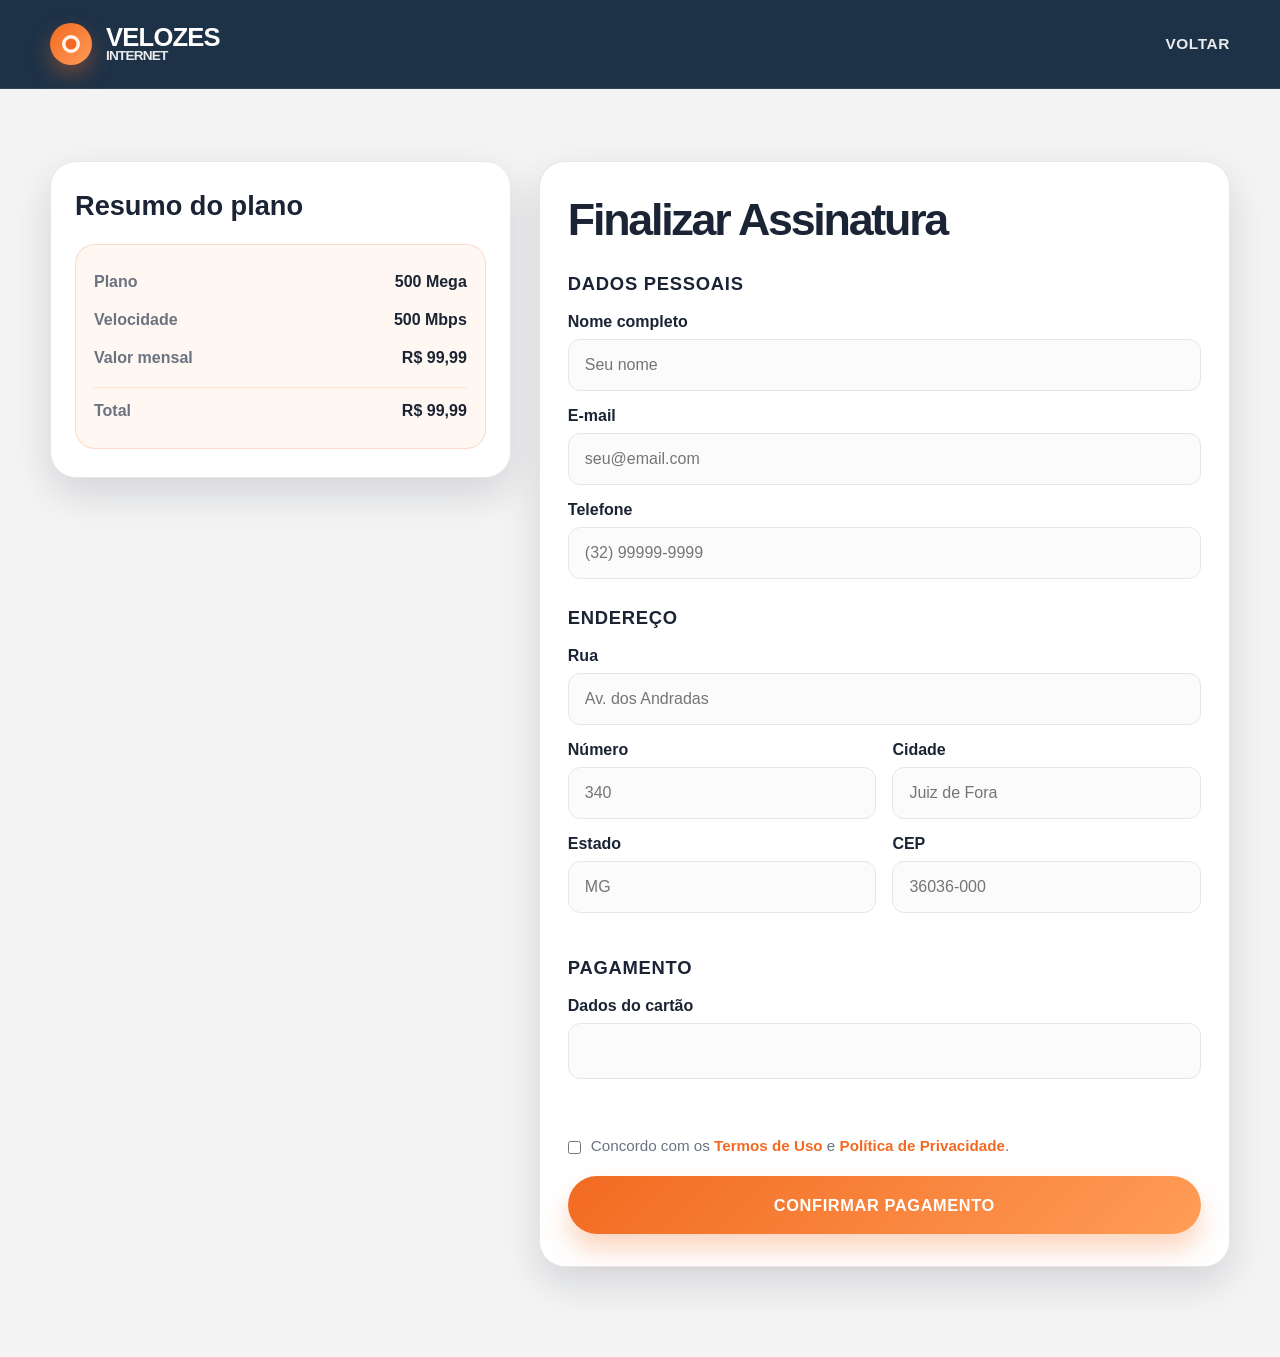
==== commit 8c71a225: "Rebuild all files with correct content - fix HTML and CSS structure" ====
--- a/checkout.html
+++ b/checkout.html
@@ -3,297 +3,47 @@
 <head>
   <meta charset="UTF-8" />
   <meta name="viewport" content="width=device-width, initial-scale=1.0" />
-  <title>Velozes Internet | Internet Rápida e Estável</title>
-  <meta name="description" content="Velozes Internet oferece internet de alta velocidade, estabilidade e suporte especializado para residências e empresas em Juiz de Fora e região." />
+  <title>Checkout - Velozes Internet</title>
   <link rel="preconnect" href="https://fonts.googleapis.com">
   <link rel="preconnect" href="https://fonts.gstatic.com" crossorigin>
   <link href="https://fonts.googleapis.com/css2?family=Montserrat:wght@400;500;600;700;800;900&display=swap" rel="stylesheet">
   <link rel="stylesheet" href="https://cdnjs.cloudflare.com/ajax/libs/font-awesome/6.4.0/css/all.min.css" />
   <link rel="stylesheet" href="style.css" />
+  <script src="https://js.stripe.com/v3/"></script>
 </head>
-<body>
-  <div class="page-shell">
-    <header class="topbar">
-      <div class="container nav-wrap">
-        <a href="#inicio" class="brand" aria-label="Velozes Internet">
-          <div class="brand-mark">
-            <span class="brand-dot"></span>
-          </div>
-          <div class="brand-text">
-            <span class="brand-main">Velozes</span>
-            <span class="brand-sub">Internet</span>
-          </div>
-        </a>
-
-        <nav class="main-nav" aria-label="Menu principal">
-          <a href="#inicio">Home</a>
-          <a href="#planos">Planos</a>
-          <a href="#quem-somos">Quem Somos</a>
-          <a href="#contato">Contato</a>
-        </nav>
-
-        <a href="checkout.html?plan=500" class="nav-cta">Central do Cliente</a>
-      </div>
-    </header>
-
-    <main>
-      <section class="hero" id="inicio">
-        <div class="container hero-layout">
-          <div class="hero-copy">
-            <h1>
-              Sua <span>vida</span><br />
-              sem <span class="highlight">trav</span>as
-            </h1>
-
-            <p>
-              Internet ultrarrápida para trabalhar, estudar e se divertir com segurança,
-              estabilidade e suporte humano.
-            </p>
-
-            <div class="hero-benefits">
-              <div class="benefit-badge">
-                <i class="fas fa-tachometer-alt"></i>
-                <span>Internet<br />ultrarrápida</span>
-              </div>
-              <div class="benefit-badge">
-                <i class="fas fa-wifi"></i>
-                <span>Conexão<br />estável</span>
-              </div>
-              <div class="benefit-badge">
-                <i class="fas fa-shield-alt"></i>
-                <span>Segurança<br />e confiança</span>
-              </div>
-              <div class="benefit-badge">
-                <i class="fas fa-headset"></i>
-                <span>Suporte<br />humano</span>
-              </div>
-            </div>
-
-            <div class="hero-actions">
-              <a href="#planos" class="primary-btn">Ver planos de internet</a>
-            </div>
-          </div>
-
-          <div class="hero-visual" aria-hidden="true">
-            <div class="screen-card">
-              <div class="screen-top">
-                <span></span>
-                <span></span>
-                <span></span>
-              </div>
-              <div class="screen-body">
-                <div class="chart-bars">
-                  <span style="height: 34%"></span>
-                  <span style="height: 52%"></span>
-                  <span style="height: 46%"></span>
-                  <span style="height: 72%"></span>
-                  <span style="height: 58%"></span>
-                  <span style="height: 84%"></span>
-                </div>
-              </div>
-            </div>
-            <div class="man-silhouette"></div>
-          </div>
+<body class="checkout-page">
+  <header class="topbar">
+    <div class="container nav-wrap">
+      <a href="index.html" class="brand"><div class="brand-mark"><span class="brand-dot"></span></div><div class="brand-text"><span class="brand-main">Velozes</span><span class="brand-sub">Internet</span></div></a>
+      <nav class="main-nav"><a href="index.html">Voltar</a></nav>
+    </div>
+  </header>
+  <main class="checkout-main">
+    <div class="container checkout-wrap">
+      <aside class="checkout-summary">
+        <h2>Resumo do plano</h2>
+        <div class="summary-card">
+          <div class="summary-row"><span>Plano</span><strong id="plan-name">500 Mega</strong></div>
+          <div class="summary-row"><span>Velocidade</span><strong id="plan-speed">500 Mbps</strong></div>
+          <div class="summary-row"><span>Valor mensal</span><strong id="plan-price">R$ 99,99</strong></div>
+          <div class="summary-divider"></div>
+          <div class="summary-total"><span>Total</span><strong id="plan-total">R$ 99,99</strong></div>
         </div>
+      </aside>
+      <section class="checkout-form-box">
+        <h1>Finalizar Assinatura</h1>
+        <form id="payment-form">
+          <div class="form-section"><h3>Dados pessoais</h3><div class="field-group"><label for="name">Nome completo</label><input type="text" id="name" name="name" placeholder="Seu nome" required /></div><div class="field-group"><label for="email">E-mail</label><input type="email" id="email" name="email" placeholder="seu@email.com" required /></div><div class="field-group"><label for="phone">Telefone</label><input type="tel" id="phone" name="phone" placeholder="(32) 99999-9999" required /></div></div>
+          <div class="form-section"><h3>Endereço</h3><div class="field-group"><label for="address">Rua</label><input type="text" id="address" name="address" placeholder="Av. dos Andradas" required /></div><div class="row-fields"><div class="field-group"><label for="number">Número</label><input type="text" id="number" name="number" placeholder="340" required /></div><div class="field-group"><label for="city">Cidade</label><input type="text" id="city" name="city" placeholder="Juiz de Fora" required /></div></div><div class="row-fields"><div class="field-group"><label for="state">Estado</label><input type="text" id="state" name="state" placeholder="MG" required /></div><div class="field-group"><label for="cep">CEP</label><input type="text" id="cep" name="cep" placeholder="36036-000" required /></div></div></div>
+          <div class="form-section"><h3>Pagamento</h3><div class="field-group"><label>Dados do cartão</label><div id="card-element" class="stripe-card"></div><div id="card-errors" class="card-errors"></div></div></div>
+          <label class="checkbox-wrap"><input type="checkbox" required /><span>Concordo com os <a href="#">Termos de Uso</a> e <a href="#">Política de Privacidade</a>.</span></label>
+          <button type="submit" class="submit-btn">Confirmar pagamento</button>
+        </form>
       </section>
-
-      <section class="feature-strip">
-        <div class="container feature-grid">
-          <article class="feature-card">
-            <div class="icon-wrap"><i class="fas fa-user-cog"></i></div>
-            <h3>Suporte humanizado</h3>
-          </article>
-          <article class="feature-card">
-            <div class="icon-wrap"><i class="fas fa-check-circle"></i></div>
-            <h3>+20 anos de experiência</h3>
-          </article>
-          <article class="feature-card">
-            <div class="icon-wrap"><i class="fas fa-tools"></i></div>
-            <h3>Técnicos próprios e capacitados</h3>
-          </article>
-          <article class="feature-card">
-            <div class="icon-wrap"><i class="fas fa-wrench"></i></div>
-            <h3>Visita técnica 7 dias por semana</h3>
-          </article>
-        </div>
-      </section>
-
-      <section class="pricing-section" id="planos">
-        <div class="container">
-          <div class="section-switcher">
-            <button class="tab active" type="button">Planos</button>
-            <button class="tab" type="button">Monitoramento</button>
-          </div>
-
-          <div class="plan-option-list">
-            <button class="plan-option active" type="button">500 Mega</button>
-            <button class="plan-option" type="button">700 Mega</button>
-            <button class="plan-option" type="button">1 Giga</button>
-          </div>
-
-          <div class="plan-row">
-            <article class="price-card active-card" data-plan="500">
-              <div class="card-top">
-                <i class="fas fa-network-wired"></i>
-                <h3>500 Mega</h3>
-              </div>
-              <div class="card-body">
-                <div class="speed-label">500 Mega</div>
-                <div class="price-line">
-                  <span class="currency">R$</span>
-                  <span class="value">99,99</span>
-                  <span class="period">/mês</span>
-                </div>
-              </div>
-              <ul class="plan-features">
-                <li><i class="fas fa-check"></i> WiFi Plus</li>
-                <li><i class="fas fa-check"></i> Assistência Técnica 24h</li>
-                <li><i class="fas fa-check"></i> Canais TV Aberta</li>
-                <li><i class="fas fa-check"></i> Filmes e Séries</li>
-              </ul>
-              <a href="checkout.html?plan=500" class="card-btn">Contratar</a>
-            </article>
-
-            <article class="price-card" data-plan="700">
-              <div class="card-top">
-                <i class="fas fa-signal"></i>
-                <h3>700 Mega</h3>
-              </div>
-              <div class="card-body">
-                <div class="speed-label">700 Mega</div>
-                <div class="price-line">
-                  <span class="currency">R$</span>
-                  <span class="value">119,99</span>
-                  <span class="period">/mês</span>
-                </div>
-              </div>
-              <ul class="plan-features">
-                <li><i class="fas fa-check"></i> WiFi Plus</li>
-                <li><i class="fas fa-check"></i> Assistência Técnica 24h</li>
-                <li><i class="fas fa-check"></i> Canais TV Aberta</li>
-                <li><i class="fas fa-check"></i> Filmes e Séries</li>
-              </ul>
-              <a href="checkout.html?plan=700" class="card-btn">Contratar</a>
-            </article>
-
-            <article class="price-card" data-plan="1000">
-              <div class="card-top">
-                <i class="fas fa-rocket"></i>
-                <h3>1 Giga</h3>
-              </div>
-              <div class="card-body">
-                <div class="speed-label">1 Giga</div>
-                <div class="price-line">
-                  <span class="currency">R$</span>
-                  <span class="value">129,99</span>
-                  <span class="period">/mês</span>
-                </div>
-              </div>
-              <ul class="plan-features">
-                <li><i class="fas fa-check"></i> WiFi Plus</li>
-                <li><i class="fas fa-check"></i> Assistência Técnica 24h</li>
-                <li><i class="fas fa-check"></i> Canais TV Aberta</li>
-                <li><i class="fas fa-check"></i> Filmes e Séries</li>
-              </ul>
-              <a href="checkout.html?plan=1000" class="card-btn">Contratar</a>
-            </article>
-          </div>
-        </div>
-      </section>
-
-      <section class="about" id="quem-somos">
-        <div class="container about-wrap">
-          <div class="about-copy">
-            <h2>Quem somos</h2>
-            <p>
-              Somos uma empresa especializada em telecomunicações e soluções integradas para
-              clientes residenciais e corporativos.
-            </p>
-            <p>
-              Garantimos acesso à internet com máxima rapidez, estabilidade e segurança.
-              Complementando nossos serviços, oferecemos um ecossistema diversificado de conteúdo
-              digital, unindo informação e diversão em um só lugar.
-            </p>
-            <div class="about-points">
-              <span>Conexão rápida</span>
-              <span>Suporte dedicado</span>
-              <span>Estabilidade</span>
-              <span>Segurança</span>
-            </div>
-          </div>
-          <div class="about-visual">
-            <div class="about-box">
-              <i class="fas fa-signal"></i>
-            </div>
-          </div>
-        </div>
-      </section>
-
-      <section class="contact-section" id="contato">
-        <div class="container contact-wrap">
-          <div class="contact-card contact-info">
-            <h3>Contato</h3>
-            <div class="contact-list">
-              <div class="contact-item">
-                <i class="fas fa-phone-alt"></i>
-                <span>(32) 3212-3259</span>
-              </div>
-              <div class="contact-item">
-                <i class="fas fa-envelope"></i>
-                <span>velozesjf@gmail.com</span>
-              </div>
-              <div class="contact-item">
-                <i class="fas fa-map-marker-alt"></i>
-                <span>Av. dos Andradas, 340 - Morro da Glória, Juiz de Fora - MG, 36036-000</span>
-              </div>
-              <div class="contact-item">
-                <i class="fab fa-instagram"></i>
-                <span>@velozesinternet</span>
-              </div>
-            </div>
-          </div>
-
-          <div class="contact-card contact-cta">
-            <h3>Atendimento rápido</h3>
-            <p>Fale com nossa equipe e saiba qual plano é ideal para sua casa ou empresa.</p>
-            <a href="https://wa.me/553232123259" target="_blank" rel="noreferrer" class="whatsapp-btn">
-              <i class="fab fa-whatsapp"></i> Falar no WhatsApp
-            </a>
-          </div>
-        </div>
-      </section>
-    </main>
-
-    <footer class="site-footer">
-      <div class="container footer-inner">
-        <div class="footer-brand">
-          <div class="brand-mark small">
-            <span class="brand-dot"></span>
-          </div>
-          <div class="brand-text">
-            <span class="brand-main">Velozes</span>
-            <span class="brand-sub">Internet</span>
-          </div>
-        </div>
-
-        <div class="footer-links">
-          <a href="#inicio">Home</a>
-          <a href="#planos">Planos</a>
-          <a href="#quem-somos">Quem Somos</a>
-          <a href="#contato">Contato</a>
-        </div>
-
-        <div class="footer-copy">
-          © 2024 Velozes Internet. Todos os direitos reservados.
-        </div>
-      </div>
-    </footer>
-
-    <a href="https://wa.me/553232123259" class="float-whatsapp" target="_blank" rel="noreferrer" aria-label="WhatsApp">
-      <i class="fab fa-whatsapp"></i>
-    </a>
-  </div>
-
-  <script src="script.js"></script>
+    </div>
+  </main>
+  <script>
+    const plans={500:{name:'500 Mega',speed:'500 Mbps',price:99.99},700:{name:'700 Mega',speed:'700 Mbps',price:119.99},1000:{name:'1 Giga',speed:'1 Gbps',price:129.99}};const params=new URLSearchParams(window.location.search);const planKey=params.get('plan')||'500';const selectedPlan=plans[planKey]||plans[500];document.getElementById('plan-name').textContent=selectedPlan.name;document.getElementById('plan-speed').textContent=selectedPlan.speed;document.getElementById('plan-price').textContent=`R$ ${selectedPlan.price.toFixed(2).replace('.',',')}`;document.getElementById('plan-total').textContent=`R$ ${selectedPlan.price.toFixed(2).replace('.',',')}`;
+  </script>
 </body>
-</html>
+</html>
--- a/style.css
+++ b/style.css
@@ -1,188 +1 @@
-<!DOCTYPE html>
-<html lang="pt-BR">
-<head>
-  <meta charset="UTF-8" />
-  <meta name="viewport" content="width=device-width, initial-scale=1.0" />
-  <title>Checkout | Velozes Internet</title>
-  <link rel="preconnect" href="https://fonts.googleapis.com">
-  <link rel="preconnect" href="https://fonts.gstatic.com" crossorigin>
-  <link href="https://fonts.googleapis.com/css2?family=Montserrat:wght@400;500;600;700;800;900&display=swap" rel="stylesheet">
-  <link rel="stylesheet" href="https://cdnjs.cloudflare.com/ajax/libs/font-awesome/6.4.0/css/all.min.css" />
-  <link rel="stylesheet" href="style.css" />
-  <script src="https://js.stripe.com/v3/"></script>
-</head>
-<body class="checkout-page">
-  <header class="topbar">
-    <div class="container nav-wrap">
-      <a href="index.html" class="brand" aria-label="Velozes Internet">
-        <div class="brand-mark">
-          <span class="brand-dot"></span>
-        </div>
-        <div class="brand-text">
-          <span class="brand-main">Velozes</span>
-          <span class="brand-sub">Internet</span>
-        </div>
-      </a>
-
-      <nav class="main-nav" aria-label="Menu do checkout">
-        <a href="index.html">Voltar ao início</a>
-      </nav>
-    </div>
-  </header>
-
-  <main class="checkout-main">
-    <div class="container checkout-wrap">
-      <aside class="checkout-summary">
-        <h2>Resumo do plano</h2>
-        <div class="summary-card">
-          <div class="summary-row">
-            <span>Plano</span>
-            <strong id="plan-name">500 Mega</strong>
-          </div>
-          <div class="summary-row">
-            <span>Velocidade</span>
-            <strong id="plan-speed">500 Mbps</strong>
-          </div>
-          <div class="summary-row">
-            <span>Valor mensal</span>
-            <strong id="plan-price">R$ 99,99</strong>
-          </div>
-          <div class="summary-divider"></div>
-          <div class="summary-total">
-            <span>Total</span>
-            <strong id="plan-total">R$ 99,99</strong>
-          </div>
-        </div>
-      </aside>
-
-      <section class="checkout-form-box">
-        <h1>Finalizar Assinatura</h1>
-        <form id="payment-form">
-          <div class="form-section">
-            <h3>Dados pessoais</h3>
-            <div class="field-group">
-              <label for="name">Nome completo</label>
-              <input type="text" id="name" name="name" placeholder="Seu nome" required />
-            </div>
-            <div class="field-group">
-              <label for="email">E-mail</label>
-              <input type="email" id="email" name="email" placeholder="seu@email.com" required />
-            </div>
-            <div class="field-group">
-              <label for="phone">Telefone</label>
-              <input type="tel" id="phone" name="phone" placeholder="(32) 99999-9999" required />
-            </div>
-          </div>
-
-          <div class="form-section">
-            <h3>Endereço</h3>
-            <div class="field-group">
-              <label for="address">Rua</label>
-              <input type="text" id="address" name="address" placeholder="Av. dos Andradas" required />
-            </div>
-            <div class="row-fields">
-              <div class="field-group">
-                <label for="number">Número</label>
-                <input type="text" id="number" name="number" placeholder="340" required />
-              </div>
-              <div class="field-group">
-                <label for="city">Cidade</label>
-                <input type="text" id="city" name="city" placeholder="Juiz de Fora" required />
-              </div>
-            </div>
-            <div class="row-fields">
-              <div class="field-group">
-                <label for="state">Estado</label>
-                <input type="text" id="state" name="state" placeholder="MG" required />
-              </div>
-              <div class="field-group">
-                <label for="cep">CEP</label>
-                <input type="text" id="cep" name="cep" placeholder="36036-000" required />
-              </div>
-            </div>
-          </div>
-
-          <div class="form-section">
-            <h3>Pagamento</h3>
-            <div class="field-group">
-              <label>Dados do cartão</label>
-              <div id="card-element" class="stripe-card"></div>
-              <div id="card-errors" class="card-errors" role="alert"></div>
-            </div>
-          </div>
-
-          <label class="checkbox-wrap">
-            <input type="checkbox" required />
-            <span>Concordo com os <a href="#">Termos de Uso</a> e <a href="#">Política de Privacidade</a>.</span>
-          </label>
-
-          <button type="submit" class="submit-btn">Confirmar pagamento</button>
-        </form>
-      </section>
-    </div>
-  </main>
-
-  <script>
-    const plans = {
-      500: { name: '500 Mega', speed: '500 Mbps', price: 99.99 },
-      700: { name: '700 Mega', speed: '700 Mbps', price: 119.99 },
-      1000: { name: '1 Giga', speed: '1 Gbps', price: 129.99 }
-    };
-
-    const params = new URLSearchParams(window.location.search);
-    const planKey = params.get('plan') || '500';
-    const selectedPlan = plans[planKey] || plans[500];
-
-    document.getElementById('plan-name').textContent = selectedPlan.name;
-    document.getElementById('plan-speed').textContent = selectedPlan.speed;
-    document.getElementById('plan-price').textContent = `R$ ${selectedPlan.price.toFixed(2).replace('.', ',')}`;
-    document.getElementById('plan-total').textContent = `R$ ${selectedPlan.price.toFixed(2).replace('.', ',')}`;
-
-    const stripe = Stripe('pk_test_51H5XQ9L9U7VJv1VG1mKQd2P5d0YH9T7bLqgw4v9W0hAKdP4S0Cwz6n8oQ7vW6n');
-    const elements = stripe.elements();
-    const cardElement = elements.create('card', {
-      style: {
-        base: {
-          color: '#1f2937',
-          fontSize: '16px',
-          fontFamily: 'Montserrat, sans-serif',
-          '::placeholder': {
-            color: '#9ca3af'
-          }
-        },
-        invalid: {
-          color: '#ef4444'
-        }
-      }
-    });
-
-    cardElement.mount('#card-element');
-
-    cardElement.on('change', function(event) {
-      const errorBox = document.getElementById('card-errors');
-      if (event.error) {
-        errorBox.textContent = event.error.message;
-      } else {
-        errorBox.textContent = '';
-      }
-    });
-
-    document.getElementById('payment-form').addEventListener('submit', async function (event) {
-      event.preventDefault();
-
-      const { token, error } = await stripe.createToken(cardElement, {
-        name: document.getElementById('name').value
-      });
-
-      if (error) {
-        document.getElementById('card-errors').textContent = error.message;
-        return;
-      }
-
-      if (token) {
-        alert('Pagamento simulado realizado com sucesso!\nSeu plano foi selecionado e sua assinatura foi confirmada.');
-      }
-    });
-  </script>
-</body>
-</html>
+:root{--orange:#f26a21;--dark-blue:#071d35;--white:#fff;--gray:#6b7280}*{margin:0;padding:0;box-sizing:border-box}html{scroll-behavior:smooth}body{font-family:'Montserrat',sans-serif;background:#f3f3f3;color:#1a2434}.container{width:min(1180px,calc(100% - 32px));margin:0 auto}a{text-decoration:none}.topbar{position:sticky;top:0;z-index:40;background:rgba(7,29,53,.9);backdrop-filter:blur(8px);border-bottom:1px solid rgba(255,255,255,.08)}.nav-wrap{display:flex;align-items:center;justify-content:space-between;min-height:88px;gap:20px}.brand{display:flex;align-items:center;gap:14px}.brand-mark{width:42px;height:42px;border-radius:50%;background:linear-gradient(135deg,var(--orange),#ff9b57);box-shadow:0 10px 20px rgba(242,106,33,.35);position:relative;display:grid;place-items:center}.brand-mark.small{width:28px;height:28px}.brand-dot{width:18px;height:18px;border-radius:50%;background:rgba(255,255,255,.9);display:block;position:relative;overflow:hidden}.brand-dot::before{content:'';position:absolute;width:11px;height:11px;background:var(--orange);border-radius:50%;top:50%;left:50%;transform:translate(-50%,-50%)}.brand-text{display:flex;flex-direction:column;line-height:.95;letter-spacing:-.05em}.brand-main,.brand-sub{color:var(--white);font-weight:900;text-transform:uppercase}.brand-main{font-size:clamp(1.4rem,2vw,2rem)}.brand-sub{font-size:clamp(.85rem,1vw,1.1rem);opacity:.9}.main-nav{display:flex;align-items:center;gap:32px}.main-nav a{color:rgba(255,255,255,.9);font-size:.96rem;font-weight:700;letter-spacing:.04em;text-transform:uppercase;transition:color .2s ease}.main-nav a:hover{color:var(--orange)}.nav-cta{display:inline-flex;align-items:center;justify-content:center;min-height:48px;padding:0 26px;border-radius:999px;background:linear-gradient(135deg,var(--orange),#ff9b57);color:var(--white);font-weight:800;box-shadow:0 12px 28px rgba(242,106,33,.35)}.hero{position:relative;background:linear-gradient(90deg,rgba(3,15,28,.95),rgba(15,46,77,.82)),url('https://images.unsplash.com/photo-1522202176988-66273c2fd55f?auto=format&fit=crop&w=1200&q=80') center/cover no-repeat;min-height:720px;display:flex;align-items:center;overflow:hidden}.hero::after{content:'';position:absolute;width:100%;height:80px;background:linear-gradient(to right,rgba(255,255,255,0),rgba(255,255,255,.3),rgba(255,255,255,0));bottom:0;left:0}.hero-layout{display:flex;align-items:center;justify-content:space-between;gap:40px;padding:80px 0 90px}.hero-copy{width:52%;color:var(--white);z-index:1}.hero-copy h1{font-size:clamp(3.1rem,6vw,7rem);line-height:.9;letter-spacing:-.06em;text-transform:lowercase;font-weight:900;margin-bottom:22px}.hero-copy h1 span{color:var(--white)}.hero-copy .highlight{color:var(--orange)}.hero-copy p{max-width:620px;font-size:clamp(1.1rem,1.8vw,1.45rem);line-height:1.5;color:rgba(255,255,255,.82)}.hero-benefits{display:grid;grid-template-columns:repeat(4,minmax(110px,1fr));gap:18px;margin-top:28px;max-width:650px}.benefit-badge{background:rgba(255,255,255,.06);border:1px solid rgba(255,255,255,.12);border-radius:12px;min-height:100px;display:flex;flex-direction:column;align-items:center;justify-content:center;text-align:center;gap:10px;padding:12px 10px}.benefit-badge i{font-size:1.7rem;color:var(--orange)}.benefit-badge span{font-size:.7rem;color:rgba(255,255,255,.9);text-transform:uppercase;line-height:1.3;font-weight:700}.hero-actions{margin-top:36px}.primary-btn{display:inline-flex;align-items:center;justify-content:center;min-height:62px;padding:0 28px;border-radius:999px;background:linear-gradient(135deg,#d6fa3a,#b7ee2c);color:#0b1c2d;text-transform:uppercase;font-weight:900;letter-spacing:.04em;box-shadow:0 18px 32px rgba(133,206,17,.35)}.hero-visual{position:relative;width:48%;min-height:520px;display:flex;align-items:flex-end;justify-content:center;z-index:1}.screen-card{width:min(560px,100%);height:350px;background:rgba(10,22,36,.82);border:1px solid rgba(255,255,255,.06);border-radius:30px 30px 14px 14px;box-shadow:0 16px 40px rgba(15,23,42,.14);margin-bottom:30px;position:relative;overflow:hidden}.screen-top{display:flex;align-items:center;gap:8px;height:42px;padding:0 18px;background:rgba(255,255,255,.04)}.screen-top span{width:10px;height:10px;background:rgba(255,255,255,.7);border-radius:50%}.screen-body{height:calc(100% - 42px);padding:22px 18px 18px;display:flex;align-items:flex-end;justify-content:center;background:linear-gradient(180deg,rgba(10,22,36,.7),rgba(19,50,77,.95))}.chart-bars{width:100%;height:180px;display:flex;align-items:flex-end;justify-content:space-around;gap:10px;padding:0 18px}.chart-bars span{flex:1;border-radius:8px 8px 0 0;background:linear-gradient(180deg,#0bd9ff,#007cff);box-shadow:0 6px 20px rgba(20,121,255,.35)}.man-silhouette{position:absolute;right:0;bottom:0;width:430px;height:420px;background:linear-gradient(180deg,rgba(132,165,216,.06),rgba(27,48,74,.12));border-radius:50% 0 0 0;backdrop-filter:blur(2px);z-index:-1}.man-silhouette::before{content:'';position:absolute;right:80px;bottom:30px;width:230px;height:260px;border-radius:45% 45% 0 0;background:linear-gradient(180deg,rgba(255,255,255,.5),rgba(255,255,255,.12));box-shadow:inset 0 0 0 1px rgba(255,255,255,.2);transform:rotate(-8deg)}.feature-strip{margin-top:-10px;position:relative;z-index:2}.feature-grid{display:grid;grid-template-columns:repeat(4,minmax(220px,1fr));gap:16px;background:rgba(255,255,255,.68);backdrop-filter:blur(6px);border-radius:20px 20px 0 0;padding:22px;box-shadow:0 16px 40px rgba(15,23,42,.14)}.feature-card{background:rgba(255,255,255,.82);border:1.5px solid #e7e7e7;border-radius:18px;min-height:120px;padding:18px 16px;display:flex;flex-direction:column;align-items:center;justify-content:center;gap:14px;text-align:center}.icon-wrap{width:76px;height:76px;border-radius:50%;display:grid;place-items:center;background:rgba(242,106,33,.08);border:1px solid rgba(242,106,33,.15)}.icon-wrap i{color:var(--orange);font-size:1.75rem}.feature-card h3{font-size:1.05rem;line-height:1.35;color:#1a2434}.pricing-section{background:linear-gradient(180deg,rgba(7,29,53,.95),rgba(11,51,89,.96));padding:120px 0 80px}.section-switcher{display:inline-flex;align-items:center;background:rgba(255,255,255,.9);border-radius:999px;padding:8px;margin:0 auto 34px;justify-content:center;width:fit-content;gap:8px}.tab{border:0;background:0;color:#1a2434;font-weight:800;letter-spacing:.02em;font-size:clamp(1rem,2vw,1.55rem);padding:16px 28px;border-radius:999px;cursor:pointer}.tab.active{background:linear-gradient(135deg,var(--orange),#ff9d58);color:var(--white);box-shadow:0 12px 24px rgba(242,106,33,.28)}.plan-option-list{display:flex;align-items:center;justify-content:center;gap:18px;margin-bottom:34px;flex-wrap:wrap}.plan-option{border:0;border-radius:12px;background:rgba(255,255,255,.1);color:rgba(255,255,255,.9);font-weight:800;min-height:54px;padding:0 26px;font-size:1.05rem;cursor:pointer}.plan-option.active{background:linear-gradient(135deg,var(--orange),#ff9c53);color:var(--white)}.plan-row{display:grid;grid-template-columns:repeat(3,minmax(260px,1fr));gap:26px;align-items:stretch}.price-card{background:linear-gradient(180deg,rgba(18,71,122,.95),rgba(8,38,71,.96));border:2px solid rgba(255,255,255,.15);border-radius:28px;padding:24px 22px 22px;box-shadow:0 16px 40px rgba(15,23,42,.14);display:flex;flex-direction:column;min-height:540px;transition:transform .25s ease,box-shadow .25s ease}.price-card.active-card{border-color:rgba(255,255,255,.9);transform:translateY(-8px)}.price-card:hover{transform:translateY(-8px)}.card-top{display:flex;align-items:center;gap:14px;margin-bottom:18px;color:var(--white)}.card-top i{font-size:1.7rem;color:#d6fa3a}.card-top h3{font-size:1.2rem;font-weight:800;text-transform:uppercase}.card-body{display:flex;flex-direction:column;justify-content:center;min-height:160px;margin-bottom:18px;text-align:center;background:rgba(255,255,255,.04);border-radius:20px;padding:12px 12px 18px}.speed-label{display:block;font-size:clamp(2.1rem,4vw,3rem);font-weight:900;line-height:1.1;color:#d6fa3a;margin-bottom:8px;letter-spacing:-.05em}.price-line{display:flex;align-items:flex-end;justify-content:center;gap:4px;color:var(--white)}.currency{font-size:1.2rem;font-weight:700;margin-bottom:10px}.value{font-size:clamp(2.3rem,5vw,4rem);font-weight:900;line-height:1}.period{font-size:1rem;margin-bottom:12px;color:rgba(255,255,255,.7)}.plan-features{list-style:none;display:flex;flex-direction:column;gap:12px;margin-top:12px;color:rgba(255,255,255,.94);font-weight:600}.plan-features li{display:flex;align-items:center;gap:10px}.plan-features i{color:#d6fa3a}.card-btn{margin-top:auto;display:inline-flex;justify-content:center;align-items:center;min-height:52px;border-radius:999px;background:linear-gradient(135deg,#d6fa3a,#b7ee2c);color:#1a2434;font-weight:900;text-transform:uppercase;margin-top:22px;width:100%;border:0;cursor:pointer}.about{background:#f4f4f4;padding:88px 0}.about-wrap{display:grid;grid-template-columns:1.1fr .9fr;align-items:center;gap:32px}.about-copy h2{font-size:clamp(2.1rem,5vw,3.5rem);color:#1a2434;margin-bottom:20px;letter-spacing:-.05em}.about-copy p{color:var(--gray);font-size:1.08rem;line-height:1.8;margin-bottom:14px}.about-points{display:flex;flex-wrap:wrap;gap:12px;margin-top:28px}.about-points span{background:#fff;border:1px solid #e7e7e7;border-radius:999px;padding:10px 16px;color:#1a2434;font-weight:700}.about-visual{display:flex;justify-content:center}.about-box{width:min(430px,100%);height:440px;border-radius:28px;background:linear-gradient(135deg,rgba(242,106,33,.13),rgba(7,29,53,.9));display:grid;place-items:center;box-shadow:0 16px 40px rgba(15,23,42,.14)}.about-box i{font-size:8rem;color:var(--orange)}.contact-section{padding:0 0 90px;background:#f4f4f4}.contact-wrap{display:grid;grid-template-columns:1.2fr .8fr;gap:24px}.contact-card{background:var(--white);border:1px solid #e7e7e7;border-radius:24px;padding:28px 26px;box-shadow:0 16px 40px rgba(15,23,42,.14)}.contact-card h3{font-size:2rem;margin-bottom:18px;color:#1a2434}.contact-list{display:flex;flex-direction:column;gap:18px}.contact-item{display:flex;align-items:center;gap:14px;color:#1a2434;font-weight:600}.contact-item i{width:42px;height:42px;border-radius:50%;display:grid;place-items:center;background:rgba(242,106,33,.08);color:var(--orange)}.contact-cta{display:flex;flex-direction:column;align-items:flex-start;justify-content:center}.contact-cta p{color:var(--gray);line-height:1.7;margin-bottom:22px}.whatsapp-btn{display:inline-flex;align-items:center;justify-content:center;min-height:54px;padding:0 24px;background:linear-gradient(135deg,#25D366,#1daa59);color:var(--white);border-radius:999px;font-weight:800;gap:10px;box-shadow:0 12px 24px rgba(37,211,102,.2)}.site-footer{background:var(--dark-blue);color:var(--white)}.footer-inner{min-height:120px;display:flex;align-items:center;justify-content:space-between;gap:20px;flex-wrap:wrap;padding:28px 0}.footer-brand{display:flex;align-items:center;gap:12px}.footer-links{display:flex;align-items:center;gap:18px;flex-wrap:wrap}.footer-links a{color:rgba(255,255,255,.85);font-weight:600}.footer-copy{color:rgba(255,255,255,.7);font-size:.9rem}.float-whatsapp{position:fixed;right:24px;bottom:24px;width:60px;height:60px;border-radius:50%;background:linear-gradient(135deg,#25D366,#1daa59);color:var(--white);display:grid;place-items:center;font-size:1.85rem;box-shadow:0 14px 30px rgba(37,211,102,.35);z-index:30}.checkout-page{background:#f4f4f4}.checkout-main{padding:72px 0 90px}.checkout-wrap{display:grid;grid-template-columns:.8fr 1.2fr;gap:28px;align-items:start}.checkout-summary{background:var(--white);border:1px solid #e7e7e7;border-radius:26px;box-shadow:0 16px 40px rgba(15,23,42,.14);padding:28px 24px;position:sticky;top:100px}.checkout-summary h2{font-size:1.7rem;margin-bottom:22px}.summary-card{background:#fff7f2;border:1px solid rgba(242,106,33,.2);border-radius:20px;padding:18px}.summary-row,.summary-total{display:flex;align-items:center;justify-content:space-between;gap:12px;padding:10px 0;color:#1a2434}.summary-row span,.summary-total span{color:var(--gray);font-weight:600}.summary-divider{height:1px;background:rgba(242,106,33,.15);margin:10px 0 4px}.checkout-form-box{background:var(--white);border:1px solid #e7e7e7;border-radius:26px;box-shadow:0 16px 40px rgba(15,23,42,.14);padding:32px 28px}.checkout-form-box h1{font-size:clamp(2rem,4vw,2.8rem);margin-bottom:28px;letter-spacing:-.05em}.form-section{margin-bottom:28px}.form-section h3{font-size:1.15rem;margin-bottom:18px;color:#1a2434;text-transform:uppercase;letter-spacing:.04em}.field-group{margin-bottom:16px}.field-group label{display:inline-block;margin-bottom:8px;color:#1a2434;font-weight:700}.field-group input{width:100%;min-height:52px;border-radius:12px;border:1px solid #e7e7e7;background:#fbfbfb;padding:0 16px;font-size:1rem;color:#1a2434}.field-group input:focus{outline:2px solid rgba(242,106,33,.18);border-color:rgba(242,106,33,.5)}.row-fields{display:grid;grid-template-columns:1fr 1fr;gap:16px}.stripe-card{width:100%;min-height:56px;border:1px solid #e7e7e7;border-radius:12px;background:#fbfbfb;padding:14px 12px}.card-errors{margin-top:10px;font-size:.92rem;color:#dc2626;min-height:20px}.checkbox-wrap{display:flex;gap:10px;align-items:flex-start;margin:8px 0 22px;color:var(--gray);font-size:.95rem}.checkbox-wrap input{margin-top:4px}.checkbox-wrap a{color:var(--orange);font-weight:700}.submit-btn{width:100%;min-height:58px;border:0;border-radius:999px;background:linear-gradient(135deg,var(--orange),#ff9d57);color:var(--white);font-weight:900;font-size:1.02rem;text-transform:uppercase;letter-spacing:.04em;cursor:pointer;box-shadow:0 16px 26px rgba(242,106,33,.28)}@media (max-width:980px){.hero-layout,.about-wrap,.contact-wrap,.checkout-wrap{grid-template-columns:1fr}.hero-copy,.hero-visual{width:100%}.hero{min-height:auto}.feature-grid{grid-template-columns:repeat(2,minmax(200px,1fr))}.plan-row{grid-template-columns:1fr}.checkout-summary{position:static}}@media (max-width:760px){.main-nav{display:none}.hero-copy h1{font-size:3rem}.hero-benefits{grid-template-columns:repeat(2,minmax(130px,1fr))}.feature-grid{grid-template-columns:1fr}.section-switcher{width:100%}.tab{flex:1}.float-whatsapp{width:54px;height:54px;right:18px;bottom:18px}}@media (max-width:560px){.nav-wrap{min-height:74px}.brand-main{font-size:1.2rem}.brand-sub{font-size:.78rem}.nav-cta{padding:0 18px;min-height:42px;font-size:.82rem}.hero-copy h1{font-size:2.3rem}.primary-btn,.card-btn,.whatsapp-btn,.submit-btn{width:100%}.row-fields{grid-template-columns:1fr}.checkout-form-box,.checkout-summary{padding:22px 18px}}
